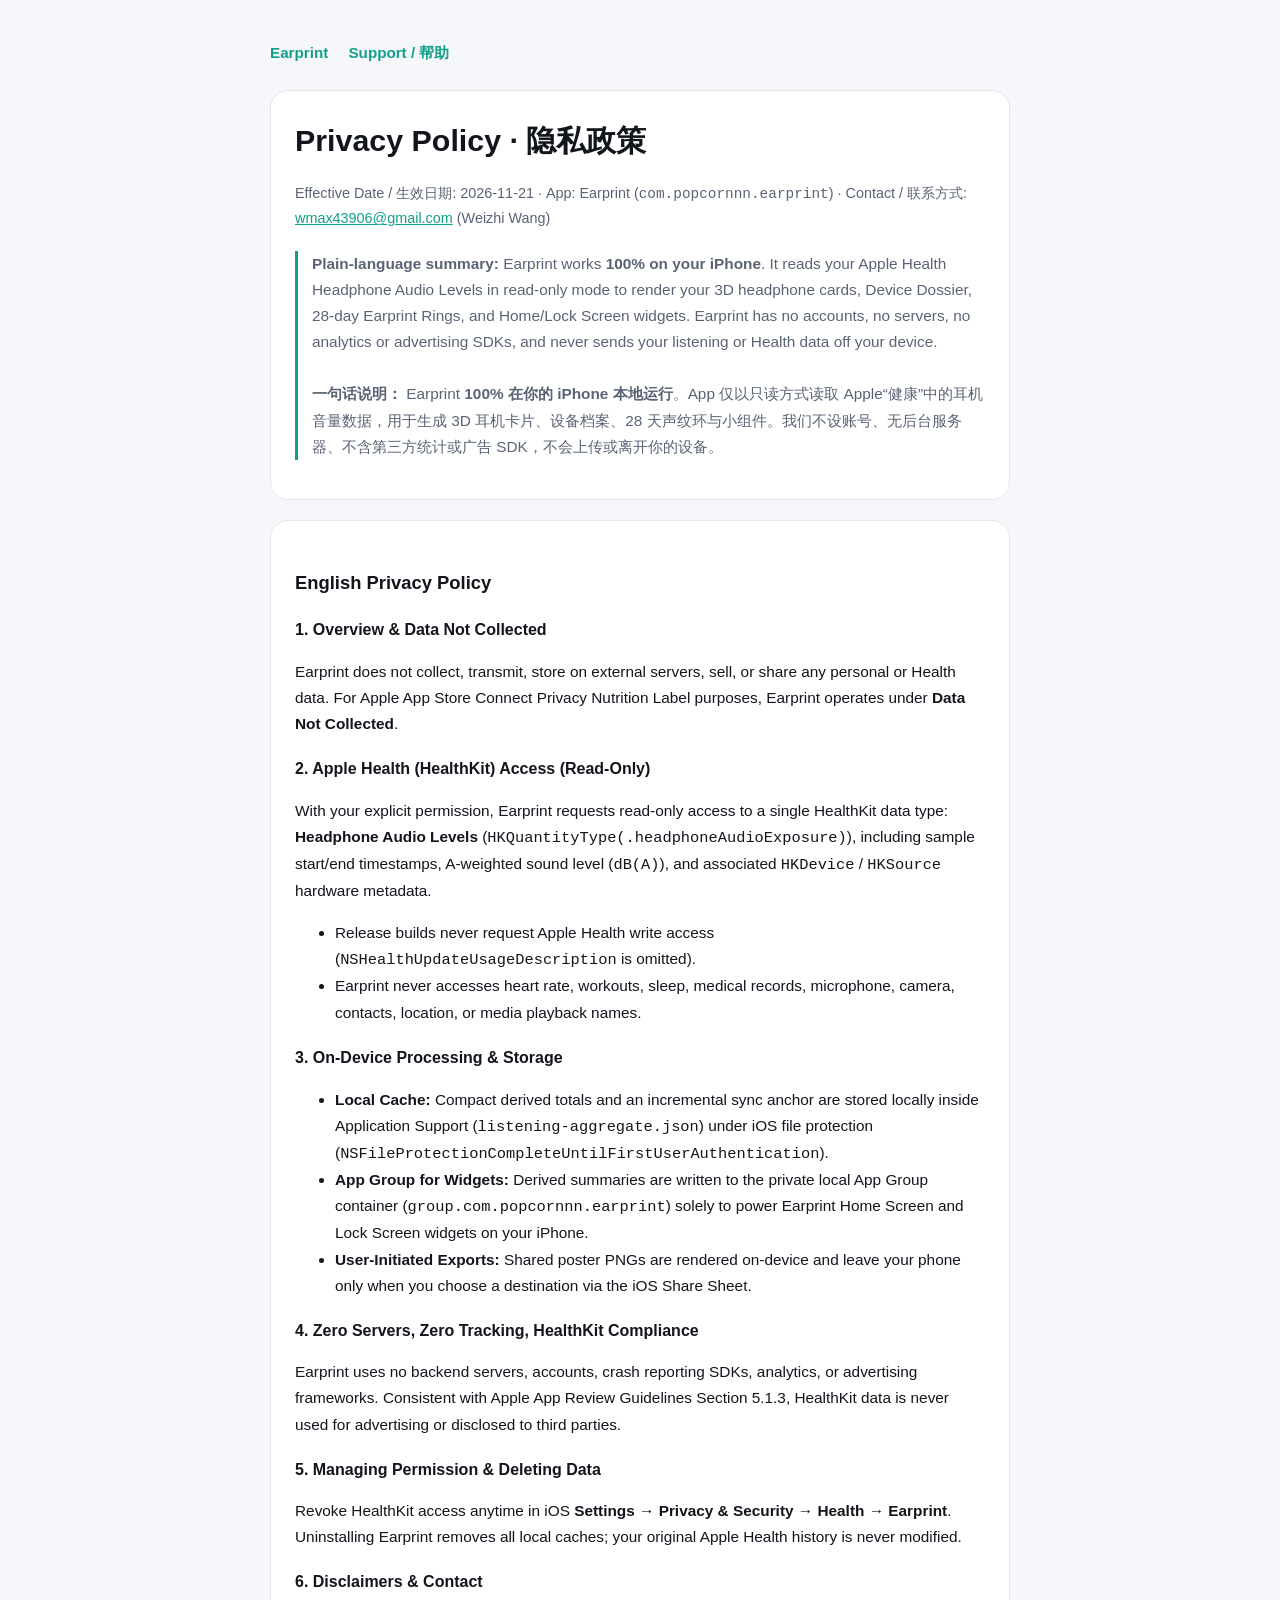
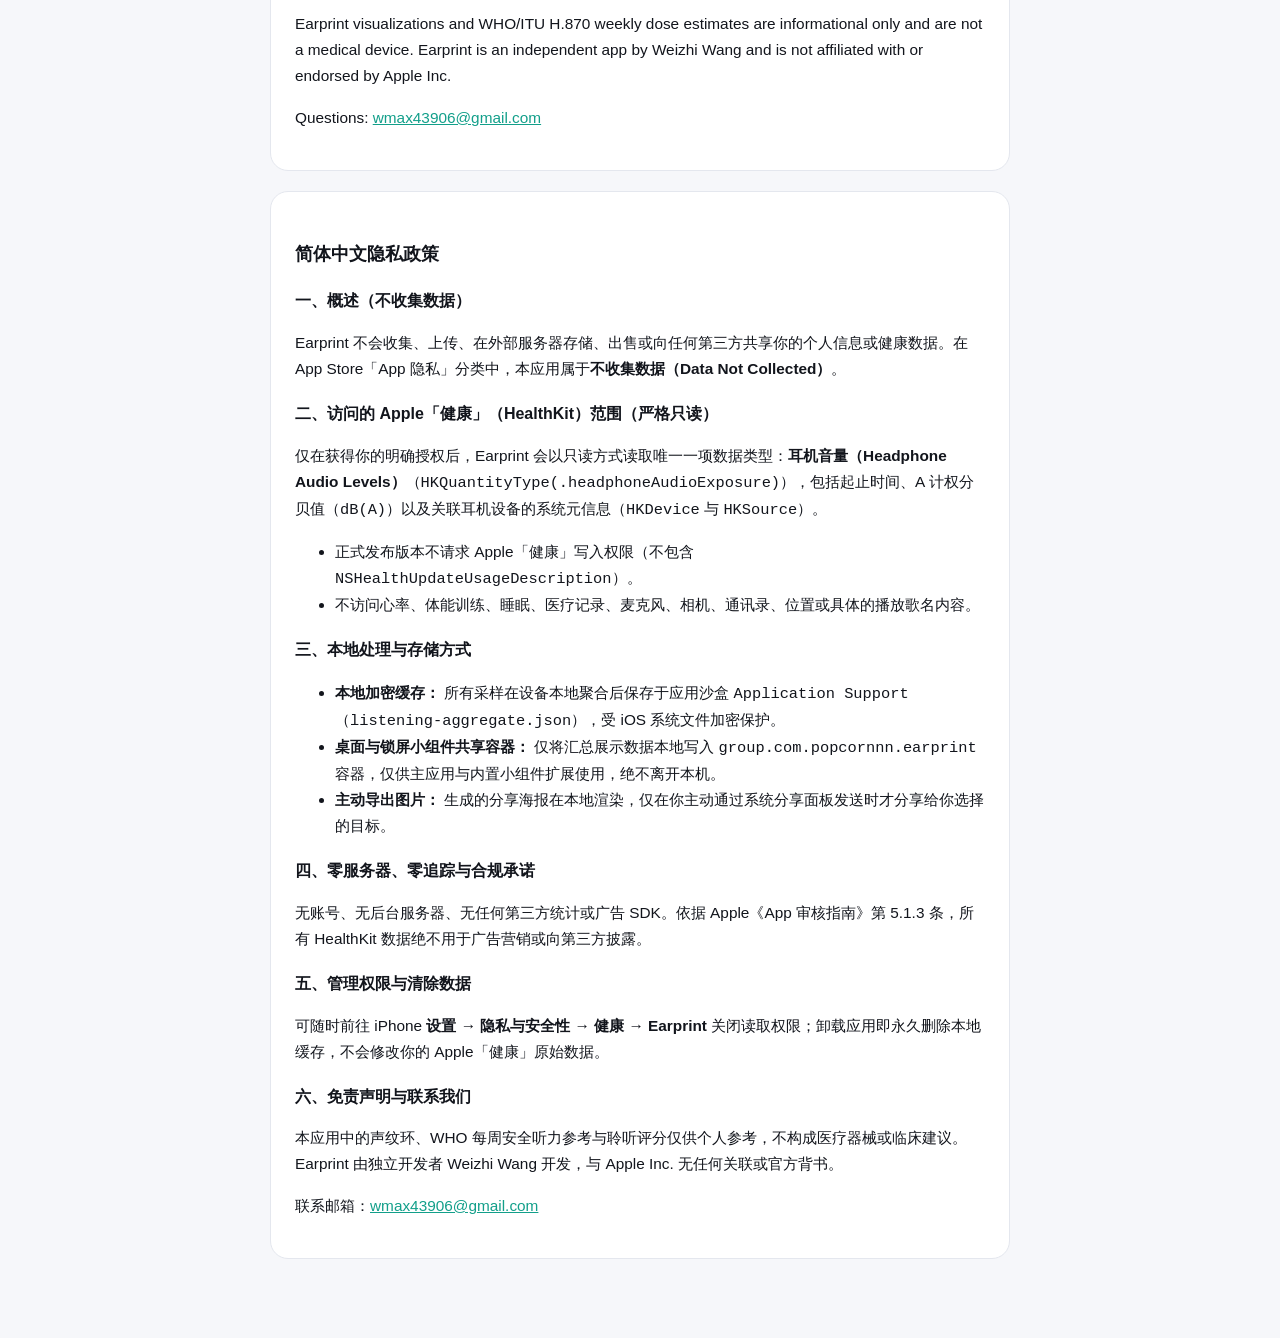
==== docs/site/privacy.html @ 79a00618 "Clear v1.0.0 App Store blockers: real dossier, empty states, credits, privacy manifest, rings icon" ====
<!doctype html>
<html lang="en">
<head>
  <meta charset="utf-8">
  <meta name="viewport" content="width=device-width, initial-scale=1">
  <title>Privacy Policy — Earprint</title>
  <style>
    :root {
      color-scheme: light dark;
      --bg: #f6f7fa;
      --card: #ffffff;
      --border: #e4e7ee;
      --text: #12151c;
      --muted: #5a6375;
      --accent: #129f8a;
    }
    @media (prefers-color-scheme: dark) {
      :root {
        --bg: #0b0d13;
        --card: #131722;
        --border: #252b3b;
        --text: #f3f5fa;
        --muted: #98a2b6;
        --accent: #32dfc3;
      }
    }
    * { box-sizing: border-box; }
    body {
      margin: 0;
      font-family: -apple-system, BlinkMacSystemFont, "SF Pro Text", "PingFang SC", sans-serif;
      background: var(--bg);
      color: var(--text);
      line-height: 1.7;
    }
    main { max-width: 780px; margin: 0 auto; padding: 40px 20px 72px; }
    nav { margin-bottom: 24px; font-size: 0.95rem; }
    nav a { color: var(--accent); text-decoration: none; font-weight: 600; margin-right: 16px; }
    section {
      background: var(--card);
      border: 1px solid var(--border);
      border-radius: 18px;
      padding: 24px;
      margin-bottom: 20px;
    }
    h1 { margin: 0 0 8px; font-size: 1.9rem; }
    h2 { margin: 22px 0 8px; font-size: 1.15rem; }
    h3 { margin: 18px 0 6px; font-size: 1rem; }
    p, li { color: var(--text); font-size: 0.96rem; }
    .meta { color: var(--muted); font-size: 0.9rem; margin-bottom: 20px; }
    .summary {
      border-left: 3px solid var(--accent);
      padding-left: 14px;
      color: var(--muted);
    }
    a { color: var(--accent); }
  </style>
</head>
<body>
  <main>
    <nav>
      <a href="index.html">Earprint</a>
      <a href="support.html">Support / 帮助</a>
    </nav>

    <section>
      <h1>Privacy Policy · 隐私政策</h1>
      <p class="meta">
        Effective Date / 生效日期: 2026-11-21 &middot; App: Earprint (<code>com.popcornnn.earprint</code>) &middot;
        Contact / 联系方式: <a href="mailto:wmax43906@gmail.com">wmax43906@gmail.com</a> (Weizhi Wang)
      </p>
      <p class="summary">
        <strong>Plain-language summary:</strong> Earprint works <strong>100% on your iPhone</strong>. It reads your Apple Health Headphone Audio Levels in read-only mode to render your 3D headphone cards, Device Dossier, 28-day Earprint Rings, and Home/Lock Screen widgets. Earprint has no accounts, no servers, no analytics or advertising SDKs, and never sends your listening or Health data off your device.
        <br><br>
        <strong>一句话说明：</strong> Earprint <strong>100% 在你的 iPhone 本地运行</strong>。App 仅以只读方式读取 Apple“健康”中的耳机音量数据，用于生成 3D 耳机卡片、设备档案、28 天声纹环与小组件。我们不设账号、无后台服务器、不含第三方统计或广告 SDK，不会上传或离开你的设备。
      </p>
    </section>

    <section lang="en">
      <h2>English Privacy Policy</h2>

      <h3>1. Overview &amp; Data Not Collected</h3>
      <p>Earprint does not collect, transmit, store on external servers, sell, or share any personal or Health data. For Apple App Store Connect Privacy Nutrition Label purposes, Earprint operates under <strong>Data Not Collected</strong>.</p>

      <h3>2. Apple Health (HealthKit) Access (Read-Only)</h3>
      <p>With your explicit permission, Earprint requests read-only access to a single HealthKit data type: <strong>Headphone Audio Levels</strong> (<code>HKQuantityType(.headphoneAudioExposure)</code>), including sample start/end timestamps, A-weighted sound level (<code>dB(A)</code>), and associated <code>HKDevice</code> / <code>HKSource</code> hardware metadata.</p>
      <ul>
        <li>Release builds never request Apple Health write access (<code>NSHealthUpdateUsageDescription</code> is omitted).</li>
        <li>Earprint never accesses heart rate, workouts, sleep, medical records, microphone, camera, contacts, location, or media playback names.</li>
      </ul>

      <h3>3. On-Device Processing &amp; Storage</h3>
      <ul>
        <li><strong>Local Cache:</strong> Compact derived totals and an incremental sync anchor are stored locally inside Application Support (<code>listening-aggregate.json</code>) under iOS file protection (<code>NSFileProtectionCompleteUntilFirstUserAuthentication</code>).</li>
        <li><strong>App Group for Widgets:</strong> Derived summaries are written to the private local App Group container (<code>group.com.popcornnn.earprint</code>) solely to power Earprint Home Screen and Lock Screen widgets on your iPhone.</li>
        <li><strong>User-Initiated Exports:</strong> Shared poster PNGs are rendered on-device and leave your phone only when you choose a destination via the iOS Share Sheet.</li>
      </ul>

      <h3>4. Zero Servers, Zero Tracking, HealthKit Compliance</h3>
      <p>Earprint uses no backend servers, accounts, crash reporting SDKs, analytics, or advertising frameworks. Consistent with Apple App Review Guidelines Section 5.1.3, HealthKit data is never used for advertising or disclosed to third parties.</p>

      <h3>5. Managing Permission &amp; Deleting Data</h3>
      <p>Revoke HealthKit access anytime in iOS <strong>Settings &rarr; Privacy &amp; Security &rarr; Health &rarr; Earprint</strong>. Uninstalling Earprint removes all local caches; your original Apple Health history is never modified.</p>

      <h3>6. Disclaimers &amp; Contact</h3>
      <p>Earprint visualizations and WHO/ITU H.870 weekly dose estimates are informational only and are not a medical device. Earprint is an independent app by Weizhi Wang and is not affiliated with or endorsed by Apple Inc.</p>
      <p>Questions: <a href="mailto:wmax43906@gmail.com">wmax43906@gmail.com</a></p>
    </section>

    <section lang="zh-Hans">
      <h2>简体中文隐私政策</h2>

      <h3>一、概述（不收集数据）</h3>
      <p>Earprint 不会收集、上传、在外部服务器存储、出售或向任何第三方共享你的个人信息或健康数据。在 App Store「App 隐私」分类中，本应用属于<strong>不收集数据（Data Not Collected）</strong>。</p>

      <h3>二、访问的 Apple「健康」（HealthKit）范围（严格只读）</h3>
      <p>仅在获得你的明确授权后，Earprint 会以只读方式读取唯一一项数据类型：<strong>耳机音量（Headphone Audio Levels）</strong>（<code>HKQuantityType(.headphoneAudioExposure)</code>），包括起止时间、A 计权分贝值（<code>dB(A)</code>）以及关联耳机设备的系统元信息（<code>HKDevice</code> 与 <code>HKSource</code>）。</p>
      <ul>
        <li>正式发布版本不请求 Apple「健康」写入权限（不包含 <code>NSHealthUpdateUsageDescription</code>）。</li>
        <li>不访问心率、体能训练、睡眠、医疗记录、麦克风、相机、通讯录、位置或具体的播放歌名内容。</li>
      </ul>

      <h3>三、本地处理与存储方式</h3>
      <ul>
        <li><strong>本地加密缓存：</strong> 所有采样在设备本地聚合后保存于应用沙盒 <code>Application Support</code>（<code>listening-aggregate.json</code>），受 iOS 系统文件加密保护。</li>
        <li><strong>桌面与锁屏小组件共享容器：</strong> 仅将汇总展示数据本地写入 <code>group.com.popcornnn.earprint</code> 容器，仅供主应用与内置小组件扩展使用，绝不离开本机。</li>
        <li><strong>主动导出图片：</strong> 生成的分享海报在本地渲染，仅在你主动通过系统分享面板发送时才分享给你选择的目标。</li>
      </ul>

      <h3>四、零服务器、零追踪与合规承诺</h3>
      <p>无账号、无后台服务器、无任何第三方统计或广告 SDK。依据 Apple《App 审核指南》第 5.1.3 条，所有 HealthKit 数据绝不用于广告营销或向第三方披露。</p>

      <h3>五、管理权限与清除数据</h3>
      <p>可随时前往 iPhone <strong>设置 &rarr; 隐私与安全性 &rarr; 健康 &rarr; Earprint</strong> 关闭读取权限；卸载应用即永久删除本地缓存，不会修改你的 Apple「健康」原始数据。</p>

      <h3>六、免责声明与联系我们</h3>
      <p>本应用中的声纹环、WHO 每周安全听力参考与聆听评分仅供个人参考，不构成医疗器械或临床建议。Earprint 由独立开发者 Weizhi Wang 开发，与 Apple Inc. 无任何关联或官方背书。</p>
      <p>联系邮箱：<a href="mailto:wmax43906@gmail.com">wmax43906@gmail.com</a></p>
    </section>
  </main>
</body>
</html>
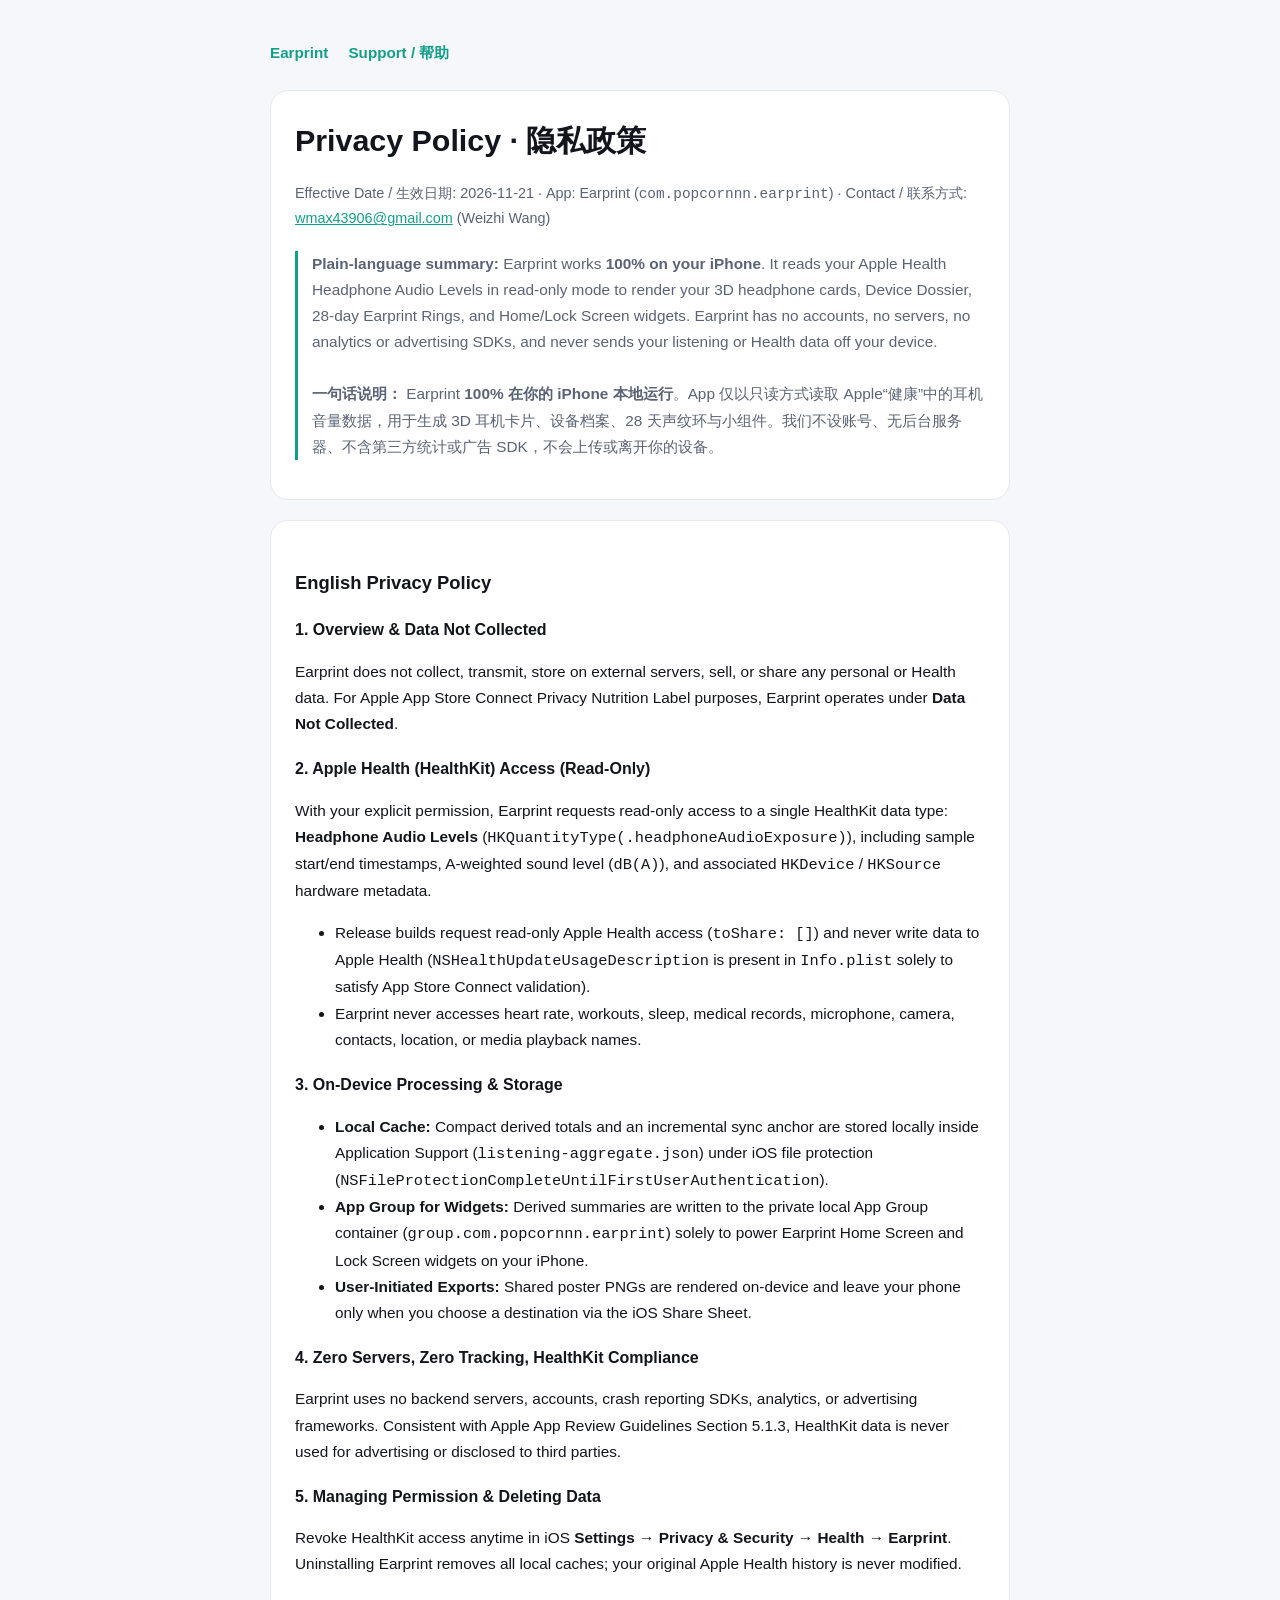
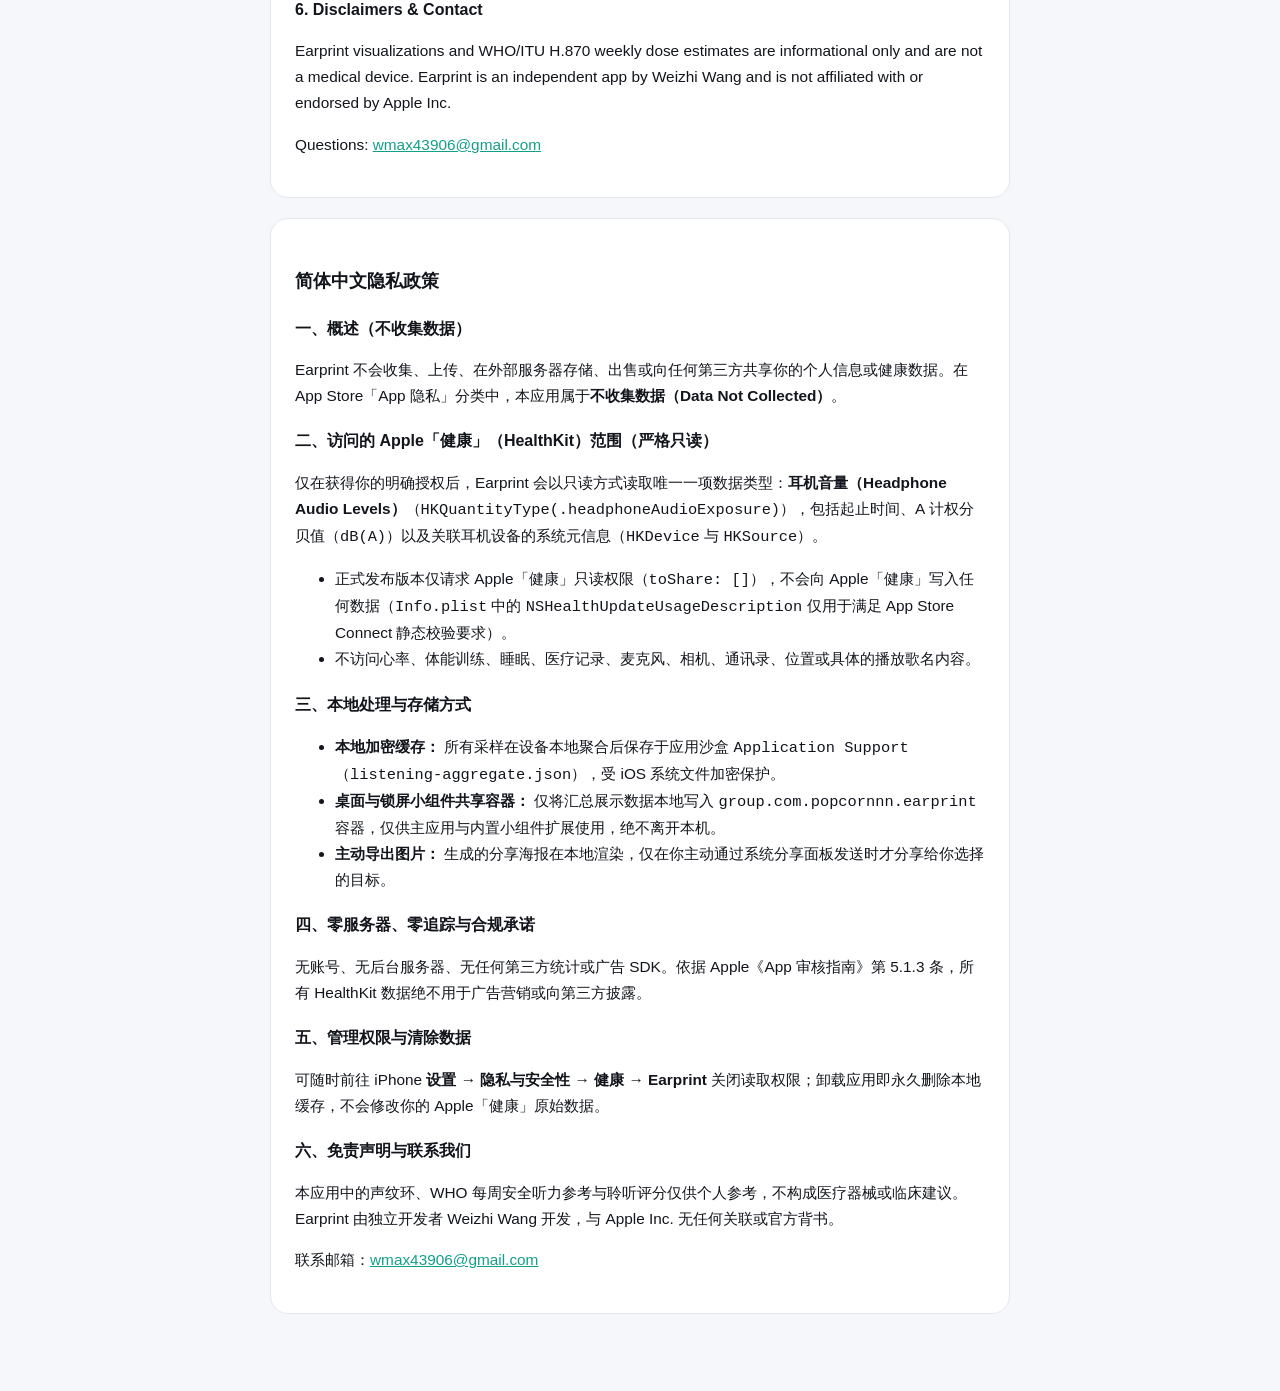
==== commit ad433b3e: "fix: include truthful read-only NSHealthUpdateUsageDescription for ITMS-90683" ====
--- a/docs/site/privacy.html
+++ b/docs/site/privacy.html
@@ -84,7 +84,7 @@
       <h3>2. Apple Health (HealthKit) Access (Read-Only)</h3>
       <p>With your explicit permission, Earprint requests read-only access to a single HealthKit data type: <strong>Headphone Audio Levels</strong> (<code>HKQuantityType(.headphoneAudioExposure)</code>), including sample start/end timestamps, A-weighted sound level (<code>dB(A)</code>), and associated <code>HKDevice</code> / <code>HKSource</code> hardware metadata.</p>
       <ul>
-        <li>Release builds never request Apple Health write access (<code>NSHealthUpdateUsageDescription</code> is omitted).</li>
+        <li>Release builds request read-only Apple Health access (<code>toShare: []</code>) and never write data to Apple Health (<code>NSHealthUpdateUsageDescription</code> is present in <code>Info.plist</code> solely to satisfy App Store Connect validation).</li>
         <li>Earprint never accesses heart rate, workouts, sleep, medical records, microphone, camera, contacts, location, or media playback names.</li>
       </ul>
 
@@ -115,7 +115,7 @@
       <h3>二、访问的 Apple「健康」（HealthKit）范围（严格只读）</h3>
       <p>仅在获得你的明确授权后，Earprint 会以只读方式读取唯一一项数据类型：<strong>耳机音量（Headphone Audio Levels）</strong>（<code>HKQuantityType(.headphoneAudioExposure)</code>），包括起止时间、A 计权分贝值（<code>dB(A)</code>）以及关联耳机设备的系统元信息（<code>HKDevice</code> 与 <code>HKSource</code>）。</p>
       <ul>
-        <li>正式发布版本不请求 Apple「健康」写入权限（不包含 <code>NSHealthUpdateUsageDescription</code>）。</li>
+        <li>正式发布版本仅请求 Apple「健康」只读权限（<code>toShare: []</code>），不会向 Apple「健康」写入任何数据（<code>Info.plist</code> 中的 <code>NSHealthUpdateUsageDescription</code> 仅用于满足 App Store Connect 静态校验要求）。</li>
         <li>不访问心率、体能训练、睡眠、医疗记录、麦克风、相机、通讯录、位置或具体的播放歌名内容。</li>
       </ul>
 
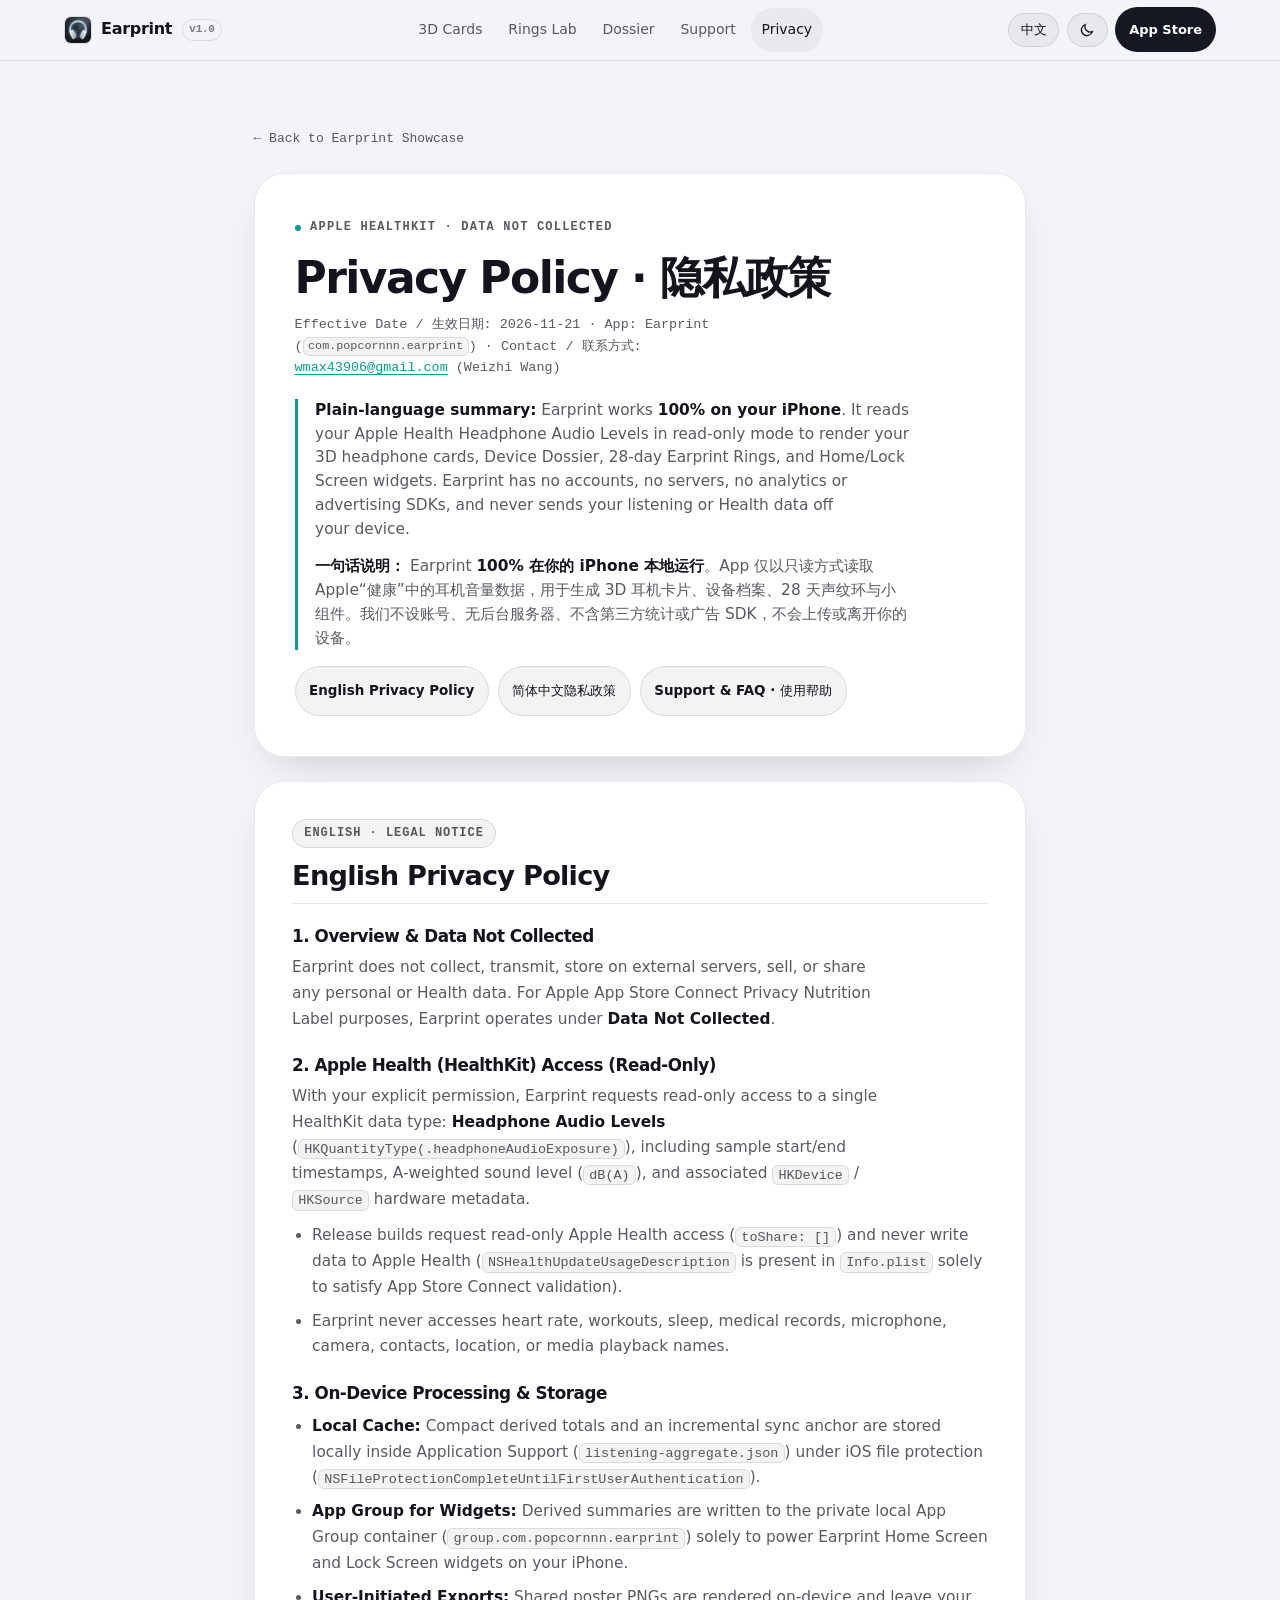
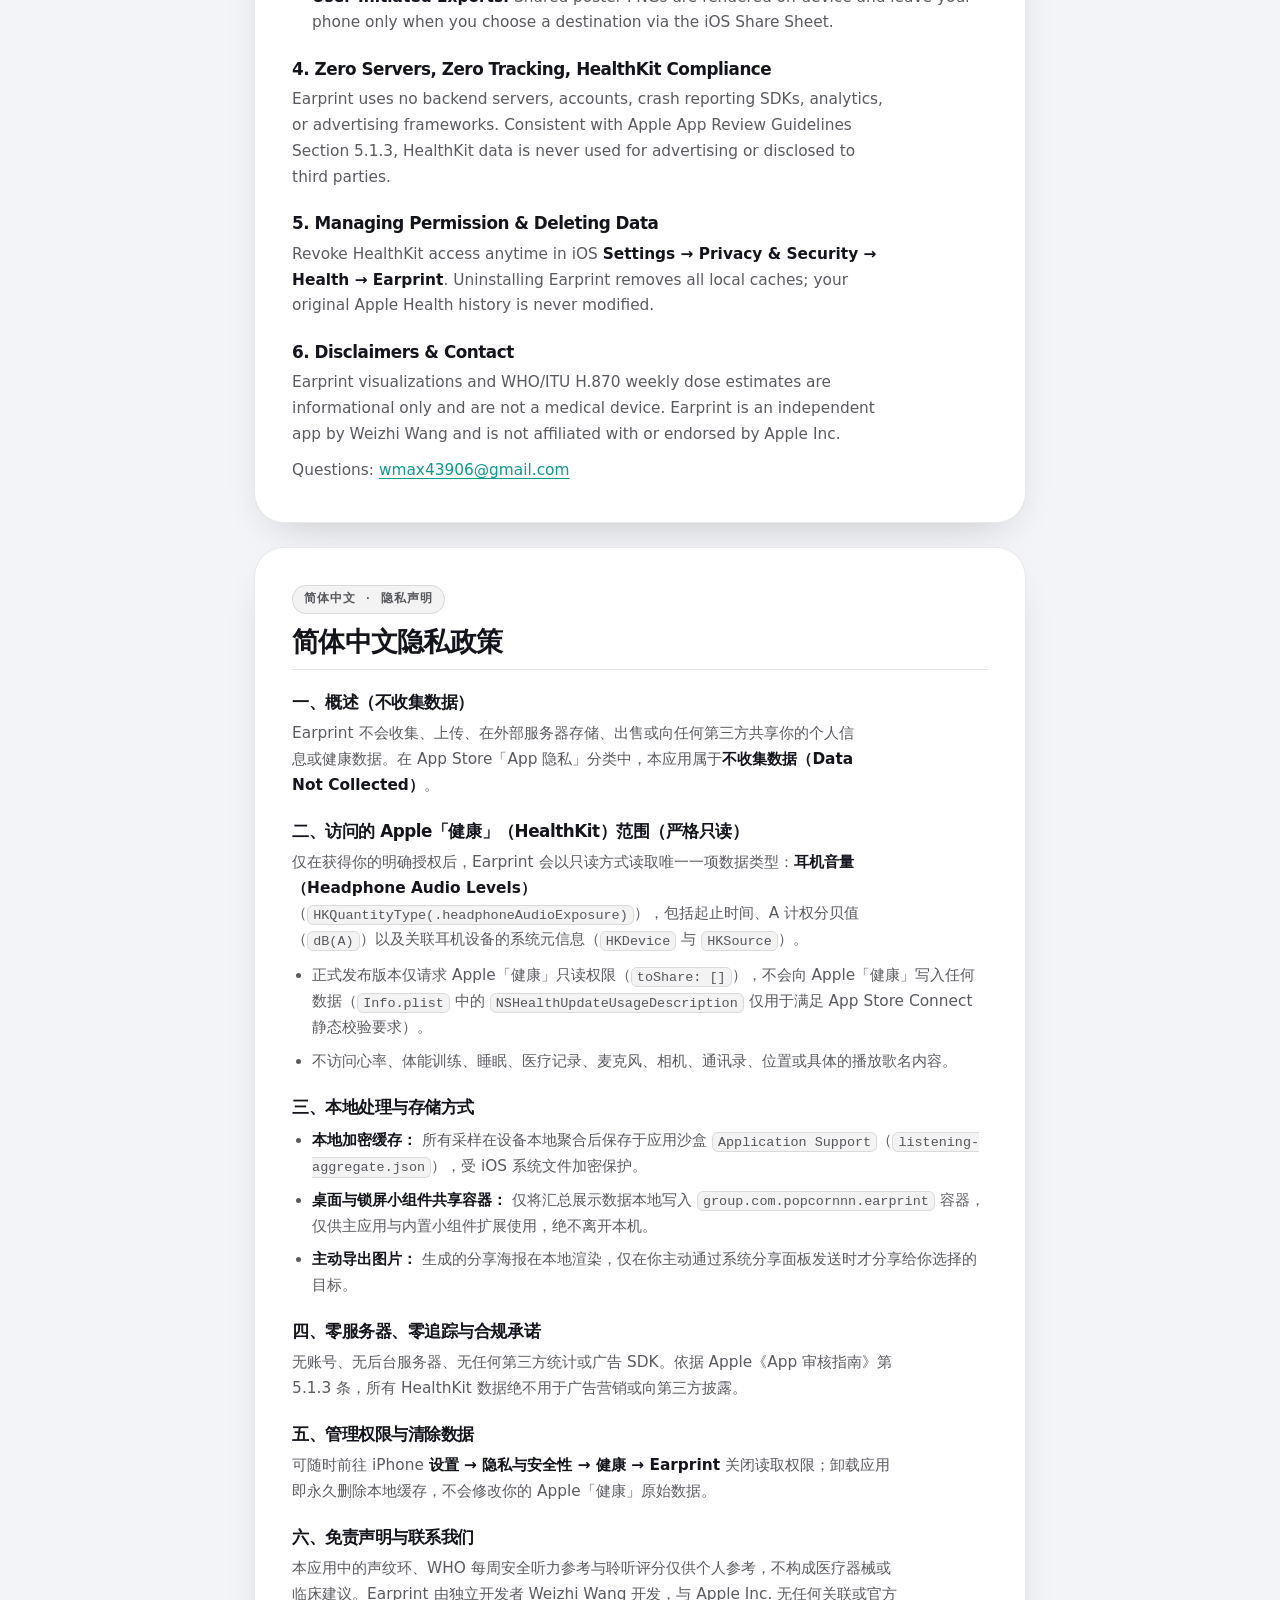
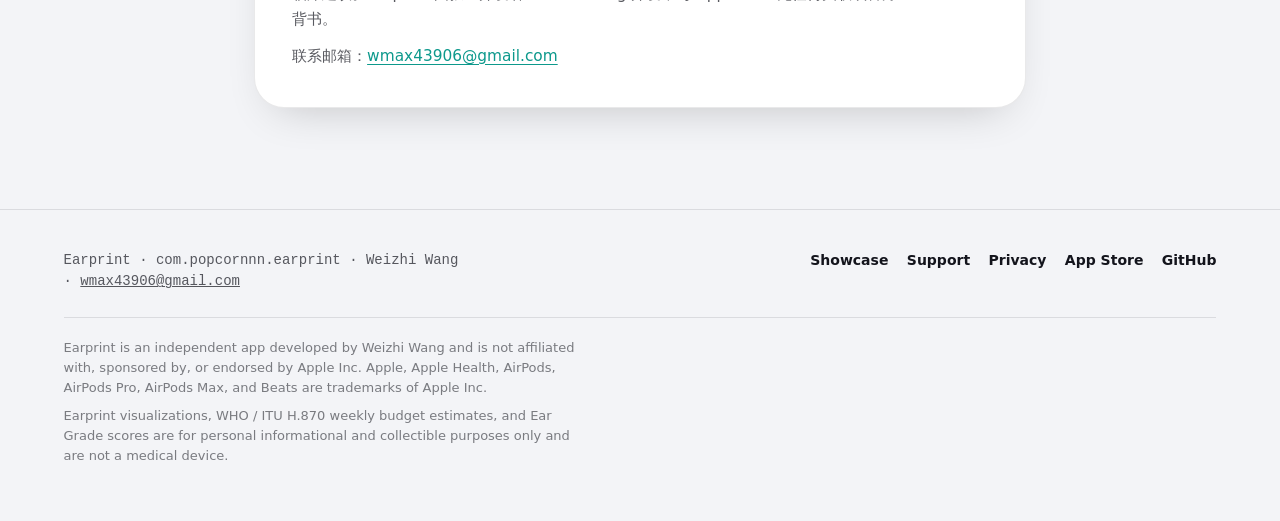
==== commit ee6a0264: "Rebuild Earprint static showcase, i18n, theme tokens, and subpages" ====
--- a/docs/site/privacy.html
+++ b/docs/site/privacy.html
@@ -3,139 +3,183 @@
 <head>
   <meta charset="utf-8">
   <meta name="viewport" content="width=device-width, initial-scale=1">
-  <title>Privacy Policy — Earprint</title>
-  <style>
-    :root {
-      color-scheme: light dark;
-      --bg: #f6f7fa;
-      --card: #ffffff;
-      --border: #e4e7ee;
-      --text: #12151c;
-      --muted: #5a6375;
-      --accent: #129f8a;
-    }
-    @media (prefers-color-scheme: dark) {
-      :root {
-        --bg: #0b0d13;
-        --card: #131722;
-        --border: #252b3b;
-        --text: #f3f5fa;
-        --muted: #98a2b6;
-        --accent: #32dfc3;
+  <meta name="color-scheme" content="light dark">
+  <script>
+    try {
+      var t = localStorage.getItem('earprint.theme');
+      var r = (t === 'light' || t === 'dark')
+        ? t
+        : (window.matchMedia('(prefers-color-scheme: dark)').matches ? 'dark' : 'light');
+      if (t === 'light' || t === 'dark') {
+        document.querySelector('meta[name="color-scheme"]').content = t;
       }
-    }
-    * { box-sizing: border-box; }
-    body {
-      margin: 0;
-      font-family: -apple-system, BlinkMacSystemFont, "SF Pro Text", "PingFang SC", sans-serif;
-      background: var(--bg);
-      color: var(--text);
-      line-height: 1.7;
-    }
-    main { max-width: 780px; margin: 0 auto; padding: 40px 20px 72px; }
-    nav { margin-bottom: 24px; font-size: 0.95rem; }
-    nav a { color: var(--accent); text-decoration: none; font-weight: 600; margin-right: 16px; }
-    section {
-      background: var(--card);
-      border: 1px solid var(--border);
-      border-radius: 18px;
-      padding: 24px;
-      margin-bottom: 20px;
-    }
-    h1 { margin: 0 0 8px; font-size: 1.9rem; }
-    h2 { margin: 22px 0 8px; font-size: 1.15rem; }
-    h3 { margin: 18px 0 6px; font-size: 1rem; }
-    p, li { color: var(--text); font-size: 0.96rem; }
-    .meta { color: var(--muted); font-size: 0.9rem; margin-bottom: 20px; }
-    .summary {
-      border-left: 3px solid var(--accent);
-      padding-left: 14px;
-      color: var(--muted);
-    }
-    a { color: var(--accent); }
-  </style>
+      document.documentElement.dataset.resolvedTheme = r;
+      document.documentElement.dataset.themePreference = (t === 'light' || t === 'dark') ? t : 'system';
+      var l = localStorage.getItem('earprint.lang');
+      if (l === 'en' || l === 'zh-Hans') {
+        document.documentElement.lang = l;
+      }
+    } catch (e) {}
+  </script>
+  <title>Privacy Policy · 隐私政策 — Earprint</title>
+  <meta name="description" content="Earprint Privacy Policy (EN &amp; 简体中文): 100% on-device read-only Apple HealthKit Headphone Audio Levels, zero servers, Data Not Collected.">
+  <link rel="canonical" href="https://earprint.popcornnn.xyz/privacy.html">
+  <link rel="icon" type="image/png" href="./assets/favicon.png">
+  <link rel="apple-touch-icon" href="./assets/apple-touch-icon.png">
+  <link rel="stylesheet" href="./styles/tokens.css">
+  <link rel="stylesheet" href="./styles/main.css">
+  <link rel="stylesheet" href="./styles/subpages.css">
+  <script type="module" src="./scripts/main.js"></script>
 </head>
-<body>
-  <main>
-    <nav>
-      <a href="index.html">Earprint</a>
-      <a href="support.html">Support / 帮助</a>
-    </nav>
+<body data-title-key="sub.privacyTitle">
+  <a class="skip-link" href="#main-content">Skip to content</a>
 
-    <section>
-      <h1>Privacy Policy · 隐私政策</h1>
-      <p class="meta">
-        Effective Date / 生效日期: 2026-11-21 &middot; App: Earprint (<code>com.popcornnn.earprint</code>) &middot;
-        Contact / 联系方式: <a href="mailto:wmax43906@gmail.com">wmax43906@gmail.com</a> (Weizhi Wang)
-      </p>
-      <p class="summary">
-        <strong>Plain-language summary:</strong> Earprint works <strong>100% on your iPhone</strong>. It reads your Apple Health Headphone Audio Levels in read-only mode to render your 3D headphone cards, Device Dossier, 28-day Earprint Rings, and Home/Lock Screen widgets. Earprint has no accounts, no servers, no analytics or advertising SDKs, and never sends your listening or Health data off your device.
-        <br><br>
-        <strong>一句话说明：</strong> Earprint <strong>100% 在你的 iPhone 本地运行</strong>。App 仅以只读方式读取 Apple“健康”中的耳机音量数据，用于生成 3D 耳机卡片、设备档案、28 天声纹环与小组件。我们不设账号、无后台服务器、不含第三方统计或广告 SDK，不会上传或离开你的设备。
-      </p>
-    </section>
+  <div class="page-shell">
+    <header class="site-header">
+      <div class="container header-inner">
+        <a class="brand-link" href="./index.html">
+          <img class="brand-icon theme-img-dark" src="./assets/app-icon-dark.webp" alt="" width="256" height="256">
+          <img class="brand-icon theme-img-light" src="./assets/app-icon-light.webp" alt="" width="256" height="256">
+          <span>Earprint</span>
+          <span class="brand-version">v1.0</span>
+        </a>
 
-    <section lang="en">
-      <h2>English Privacy Policy</h2>
+        <nav class="primary-nav" aria-label="Primary">
+          <a href="./index.html#showcase" data-i18n="nav.cards">3D Cards</a>
+          <a href="./index.html#rings-lab" data-i18n="nav.rings">Rings Lab</a>
+          <a href="./index.html#dossier" data-i18n="nav.dossier">Dossier</a>
+          <a href="./support.html" data-i18n="nav.support">Support</a>
+          <a href="./privacy.html" aria-current="page" data-i18n="nav.privacy">Privacy</a>
+        </nav>
 
-      <h3>1. Overview &amp; Data Not Collected</h3>
-      <p>Earprint does not collect, transmit, store on external servers, sell, or share any personal or Health data. For Apple App Store Connect Privacy Nutrition Label purposes, Earprint operates under <strong>Data Not Collected</strong>.</p>
+        <div class="header-actions">
+          <button type="button" class="pill-toggle" data-lang-toggle data-i18n-aria="controls.langAria" aria-pressed="false">
+            <span data-i18n="controls.langToggle">中文</span>
+          </button>
+          <button type="button" class="icon-btn" data-theme-toggle aria-pressed="false">
+            <span class="theme-option-light">
+              <svg class="theme-icon" aria-hidden="true" viewBox="0 0 24 24" fill="none" stroke="currentColor" stroke-width="1.9"><circle cx="12" cy="12" r="4.2"/><path d="M12 2.5v2.2M12 19.3v2.2M4.9 4.9l1.6 1.6M17.5 17.5l1.6 1.6M2.5 12h2.2M19.3 12h2.2M4.9 19.1l1.6-1.6M17.5 6.5l1.6-1.6"/></svg>
+              <span class="visually-hidden" data-i18n="controls.themeLightAria">Ceramic · Switch to Light Museum appearance</span>
+            </span>
+            <span class="theme-option-dark">
+              <svg class="theme-icon" aria-hidden="true" viewBox="0 0 24 24" fill="none" stroke="currentColor" stroke-width="1.9"><path d="M20.2 14.5A8.2 8.2 0 0 1 9.5 3.8a8.5 8.5 0 1 0 10.7 10.7Z"/></svg>
+              <span class="visually-hidden" data-i18n="controls.themeDarkAria">Obsidian · Switch to Dark Studio appearance</span>
+            </span>
+          </button>
+          <a class="header-cta" href="https://apps.apple.com/app/id6837883616" data-i18n="nav.cta">App Store</a>
+        </div>
+      </div>
+      <div class="scroll-progress" aria-hidden="true"></div>
+    </header>
 
-      <h3>2. Apple Health (HealthKit) Access (Read-Only)</h3>
-      <p>With your explicit permission, Earprint requests read-only access to a single HealthKit data type: <strong>Headphone Audio Levels</strong> (<code>HKQuantityType(.headphoneAudioExposure)</code>), including sample start/end timestamps, A-weighted sound level (<code>dB(A)</code>), and associated <code>HKDevice</code> / <code>HKSource</code> hardware metadata.</p>
-      <ul>
-        <li>Release builds request read-only Apple Health access (<code>toShare: []</code>) and never write data to Apple Health (<code>NSHealthUpdateUsageDescription</code> is present in <code>Info.plist</code> solely to satisfy App Store Connect validation).</li>
-        <li>Earprint never accesses heart rate, workouts, sleep, medical records, microphone, camera, contacts, location, or media playback names.</li>
-      </ul>
+    <main class="container subpage-main">
+      <a class="subpage-breadcrumb" href="./index.html" data-i18n="sub.backHome">← Back to Earprint Showcase</a>
 
-      <h3>3. On-Device Processing &amp; Storage</h3>
-      <ul>
-        <li><strong>Local Cache:</strong> Compact derived totals and an incremental sync anchor are stored locally inside Application Support (<code>listening-aggregate.json</code>) under iOS file protection (<code>NSFileProtectionCompleteUntilFirstUserAuthentication</code>).</li>
-        <li><strong>App Group for Widgets:</strong> Derived summaries are written to the private local App Group container (<code>group.com.popcornnn.earprint</code>) solely to power Earprint Home Screen and Lock Screen widgets on your iPhone.</li>
-        <li><strong>User-Initiated Exports:</strong> Shared poster PNGs are rendered on-device and leave your phone only when you choose a destination via the iOS Share Sheet.</li>
-      </ul>
+      <section class="subpage-hero">
+        <span class="eyebrow"><span class="eyebrow-dot" aria-hidden="true"></span>APPLE HEALTHKIT · DATA NOT COLLECTED</span>
+        <h1 id="main-content" tabindex="-1">Privacy Policy · 隐私政策</h1>
+        <p class="subpage-meta">
+          Effective Date / 生效日期: 2026-11-21 &middot; App: Earprint (<code>com.popcornnn.earprint</code>) &middot;
+          Contact / 联系方式: <a href="mailto:wmax43906@gmail.com">wmax43906@gmail.com</a> (Weizhi Wang)
+        </p>
+        <div class="summary-callout">
+          <p>
+            <strong>Plain-language summary:</strong> Earprint works <strong>100% on your iPhone</strong>. It reads your Apple Health Headphone Audio Levels in read-only mode to render your 3D headphone cards, Device Dossier, 28-day Earprint Rings, and Home/Lock Screen widgets. Earprint has no accounts, no servers, no analytics or advertising SDKs, and never sends your listening or Health data off your device.
+          </p>
+          <p lang="zh-Hans">
+            <strong>一句话说明：</strong> Earprint <strong>100% 在你的 iPhone 本地运行</strong>。App 仅以只读方式读取 Apple“健康”中的耳机音量数据，用于生成 3D 耳机卡片、设备档案、28 天声纹环与小组件。我们不设账号、无后台服务器、不含第三方统计或广告 SDK，不会上传或离开你的设备。
+          </p>
+        </div>
+        <div class="jump-pills">
+          <a href="#policy-en">English Privacy Policy</a>
+          <a href="#policy-zh">简体中文隐私政策</a>
+          <a href="./support.html">Support &amp; FAQ · 使用帮助</a>
+        </div>
+      </section>
 
-      <h3>4. Zero Servers, Zero Tracking, HealthKit Compliance</h3>
-      <p>Earprint uses no backend servers, accounts, crash reporting SDKs, analytics, or advertising frameworks. Consistent with Apple App Review Guidelines Section 5.1.3, HealthKit data is never used for advertising or disclosed to third parties.</p>
+      <section class="doc-section" id="policy-en" lang="en">
+        <span class="lang-divider-pill">English · Legal Notice</span>
+        <h2>English Privacy Policy</h2>
 
-      <h3>5. Managing Permission &amp; Deleting Data</h3>
-      <p>Revoke HealthKit access anytime in iOS <strong>Settings &rarr; Privacy &amp; Security &rarr; Health &rarr; Earprint</strong>. Uninstalling Earprint removes all local caches; your original Apple Health history is never modified.</p>
+        <h3>1. Overview &amp; Data Not Collected</h3>
+        <p>Earprint does not collect, transmit, store on external servers, sell, or share any personal or Health data. For Apple App Store Connect Privacy Nutrition Label purposes, Earprint operates under <strong>Data Not Collected</strong>.</p>
 
-      <h3>6. Disclaimers &amp; Contact</h3>
-      <p>Earprint visualizations and WHO/ITU H.870 weekly dose estimates are informational only and are not a medical device. Earprint is an independent app by Weizhi Wang and is not affiliated with or endorsed by Apple Inc.</p>
-      <p>Questions: <a href="mailto:wmax43906@gmail.com">wmax43906@gmail.com</a></p>
-    </section>
+        <h3>2. Apple Health (HealthKit) Access (Read-Only)</h3>
+        <p>With your explicit permission, Earprint requests read-only access to a single HealthKit data type: <strong>Headphone Audio Levels</strong> (<code>HKQuantityType(.headphoneAudioExposure)</code>), including sample start/end timestamps, A-weighted sound level (<code>dB(A)</code>), and associated <code>HKDevice</code> / <code>HKSource</code> hardware metadata.</p>
+        <ul>
+          <li>Release builds request read-only Apple Health access (<code>toShare: []</code>) and never write data to Apple Health (<code>NSHealthUpdateUsageDescription</code> is present in <code>Info.plist</code> solely to satisfy App Store Connect validation).</li>
+          <li>Earprint never accesses heart rate, workouts, sleep, medical records, microphone, camera, contacts, location, or media playback names.</li>
+        </ul>
 
-    <section lang="zh-Hans">
-      <h2>简体中文隐私政策</h2>
+        <h3>3. On-Device Processing &amp; Storage</h3>
+        <ul>
+          <li><strong>Local Cache:</strong> Compact derived totals and an incremental sync anchor are stored locally inside Application Support (<code>listening-aggregate.json</code>) under iOS file protection (<code>NSFileProtectionCompleteUntilFirstUserAuthentication</code>).</li>
+          <li><strong>App Group for Widgets:</strong> Derived summaries are written to the private local App Group container (<code>group.com.popcornnn.earprint</code>) solely to power Earprint Home Screen and Lock Screen widgets on your iPhone.</li>
+          <li><strong>User-Initiated Exports:</strong> Shared poster PNGs are rendered on-device and leave your phone only when you choose a destination via the iOS Share Sheet.</li>
+        </ul>
 
-      <h3>一、概述（不收集数据）</h3>
-      <p>Earprint 不会收集、上传、在外部服务器存储、出售或向任何第三方共享你的个人信息或健康数据。在 App Store「App 隐私」分类中，本应用属于<strong>不收集数据（Data Not Collected）</strong>。</p>
+        <h3>4. Zero Servers, Zero Tracking, HealthKit Compliance</h3>
+        <p>Earprint uses no backend servers, accounts, crash reporting SDKs, analytics, or advertising frameworks. Consistent with Apple App Review Guidelines Section 5.1.3, HealthKit data is never used for advertising or disclosed to third parties.</p>
 
-      <h3>二、访问的 Apple「健康」（HealthKit）范围（严格只读）</h3>
-      <p>仅在获得你的明确授权后，Earprint 会以只读方式读取唯一一项数据类型：<strong>耳机音量（Headphone Audio Levels）</strong>（<code>HKQuantityType(.headphoneAudioExposure)</code>），包括起止时间、A 计权分贝值（<code>dB(A)</code>）以及关联耳机设备的系统元信息（<code>HKDevice</code> 与 <code>HKSource</code>）。</p>
-      <ul>
-        <li>正式发布版本仅请求 Apple「健康」只读权限（<code>toShare: []</code>），不会向 Apple「健康」写入任何数据（<code>Info.plist</code> 中的 <code>NSHealthUpdateUsageDescription</code> 仅用于满足 App Store Connect 静态校验要求）。</li>
-        <li>不访问心率、体能训练、睡眠、医疗记录、麦克风、相机、通讯录、位置或具体的播放歌名内容。</li>
-      </ul>
+        <h3>5. Managing Permission &amp; Deleting Data</h3>
+        <p>Revoke HealthKit access anytime in iOS <strong>Settings &rarr; Privacy &amp; Security &rarr; Health &rarr; Earprint</strong>. Uninstalling Earprint removes all local caches; your original Apple Health history is never modified.</p>
 
-      <h3>三、本地处理与存储方式</h3>
-      <ul>
-        <li><strong>本地加密缓存：</strong> 所有采样在设备本地聚合后保存于应用沙盒 <code>Application Support</code>（<code>listening-aggregate.json</code>），受 iOS 系统文件加密保护。</li>
-        <li><strong>桌面与锁屏小组件共享容器：</strong> 仅将汇总展示数据本地写入 <code>group.com.popcornnn.earprint</code> 容器，仅供主应用与内置小组件扩展使用，绝不离开本机。</li>
-        <li><strong>主动导出图片：</strong> 生成的分享海报在本地渲染，仅在你主动通过系统分享面板发送时才分享给你选择的目标。</li>
-      </ul>
+        <h3>6. Disclaimers &amp; Contact</h3>
+        <p>Earprint visualizations and WHO/ITU H.870 weekly dose estimates are informational only and are not a medical device. Earprint is an independent app by Weizhi Wang and is not affiliated with or endorsed by Apple Inc.</p>
+        <p>Questions: <a href="mailto:wmax43906@gmail.com">wmax43906@gmail.com</a></p>
+      </section>
 
-      <h3>四、零服务器、零追踪与合规承诺</h3>
-      <p>无账号、无后台服务器、无任何第三方统计或广告 SDK。依据 Apple《App 审核指南》第 5.1.3 条，所有 HealthKit 数据绝不用于广告营销或向第三方披露。</p>
+      <section class="doc-section" id="policy-zh" lang="zh-Hans">
+        <span class="lang-divider-pill">简体中文 · 隐私声明</span>
+        <h2>简体中文隐私政策</h2>
 
-      <h3>五、管理权限与清除数据</h3>
-      <p>可随时前往 iPhone <strong>设置 &rarr; 隐私与安全性 &rarr; 健康 &rarr; Earprint</strong> 关闭读取权限；卸载应用即永久删除本地缓存，不会修改你的 Apple「健康」原始数据。</p>
+        <h3>一、概述（不收集数据）</h3>
+        <p>Earprint 不会收集、上传、在外部服务器存储、出售或向任何第三方共享你的个人信息或健康数据。在 App Store「App 隐私」分类中，本应用属于<strong>不收集数据（Data Not Collected）</strong>。</p>
 
-      <h3>六、免责声明与联系我们</h3>
-      <p>本应用中的声纹环、WHO 每周安全听力参考与聆听评分仅供个人参考，不构成医疗器械或临床建议。Earprint 由独立开发者 Weizhi Wang 开发，与 Apple Inc. 无任何关联或官方背书。</p>
-      <p>联系邮箱：<a href="mailto:wmax43906@gmail.com">wmax43906@gmail.com</a></p>
-    </section>
-  </main>
+        <h3>二、访问的 Apple「健康」（HealthKit）范围（严格只读）</h3>
+        <p>仅在获得你的明确授权后，Earprint 会以只读方式读取唯一一项数据类型：<strong>耳机音量（Headphone Audio Levels）</strong>（<code>HKQuantityType(.headphoneAudioExposure)</code>），包括起止时间、A 计权分贝值（<code>dB(A)</code>）以及关联耳机设备的系统元信息（<code>HKDevice</code> 与 <code>HKSource</code>）。</p>
+        <ul>
+          <li>正式发布版本仅请求 Apple「健康」只读权限（<code>toShare: []</code>），不会向 Apple「健康」写入任何数据（<code>Info.plist</code> 中的 <code>NSHealthUpdateUsageDescription</code> 仅用于满足 App Store Connect 静态校验要求）。</li>
+          <li>不访问心率、体能训练、睡眠、医疗记录、麦克风、相机、通讯录、位置或具体的播放歌名内容。</li>
+        </ul>
+
+        <h3>三、本地处理与存储方式</h3>
+        <ul>
+          <li><strong>本地加密缓存：</strong> 所有采样在设备本地聚合后保存于应用沙盒 <code>Application Support</code>（<code>listening-aggregate.json</code>），受 iOS 系统文件加密保护。</li>
+          <li><strong>桌面与锁屏小组件共享容器：</strong> 仅将汇总展示数据本地写入 <code>group.com.popcornnn.earprint</code> 容器，仅供主应用与内置小组件扩展使用，绝不离开本机。</li>
+          <li><strong>主动导出图片：</strong> 生成的分享海报在本地渲染，仅在你主动通过系统分享面板发送时才分享给你选择的目标。</li>
+        </ul>
+
+        <h3>四、零服务器、零追踪与合规承诺</h3>
+        <p>无账号、无后台服务器、无任何第三方统计或广告 SDK。依据 Apple《App 审核指南》第 5.1.3 条，所有 HealthKit 数据绝不用于广告营销或向第三方披露。</p>
+
+        <h3>五、管理权限与清除数据</h3>
+        <p>可随时前往 iPhone <strong>设置 &rarr; 隐私与安全性 &rarr; 健康 &rarr; Earprint</strong> 关闭读取权限；卸载应用即永久删除本地缓存，不会修改你的 Apple「健康」原始数据。</p>
+
+        <h3>六、免责声明与联系我们</h3>
+        <p>本应用中的声纹环、WHO 每周安全听力参考与聆听评分仅供个人参考，不构成医疗器械或临床建议。Earprint 由独立开发者 Weizhi Wang 开发，与 Apple Inc. 无任何关联或官方背书。</p>
+        <p>联系邮箱：<a href="mailto:wmax43906@gmail.com">wmax43906@gmail.com</a></p>
+      </section>
+    </main>
+
+    <footer class="site-footer">
+      <div class="container">
+        <div class="footer-grid">
+          <p class="mono">Earprint &middot; com.popcornnn.earprint &middot; Weizhi Wang &middot; <a href="mailto:wmax43906@gmail.com">wmax43906@gmail.com</a></p>
+          <ul class="footer-links">
+            <li><a href="./index.html" data-i18n="footer.showcase">Showcase</a></li>
+            <li><a href="./support.html" data-i18n="nav.support">Support</a></li>
+            <li><a href="./privacy.html" data-i18n="nav.privacy">Privacy</a></li>
+            <li><a href="https://apps.apple.com/app/id6837883616">App Store</a></li>
+            <li><a href="https://github.com/Popcornnnnnnnn/earprint">GitHub</a></li>
+          </ul>
+        </div>
+        <div class="footer-disclaimers">
+          <p data-i18n="footer.disclaimer1">Earprint is an independent app developed by Weizhi Wang and is not affiliated with, sponsored by, or endorsed by Apple Inc. Apple, Apple Health, AirPods, AirPods Pro, AirPods Max, and Beats are trademarks of Apple Inc.</p>
+          <p data-i18n="footer.disclaimer2">Earprint visualizations, WHO / ITU H.870 weekly budget estimates, and Ear Grade scores are for personal informational and collectible purposes only and are not a medical device.</p>
+        </div>
+      </div>
+    </footer>
+  </div>
 </body>
 </html>
--- a/docs/site/styles/tokens.css
+++ b/docs/site/styles/tokens.css
@@ -0,0 +1,225 @@
+/* Earprint Design System Tokens — Acoustic Horology & Graded Hardware Museum
+ * Pure relative asset architecture; adapts seamlessly between Light (Museum Ceramic)
+ * and Dark (Obsidian Acoustic Gallery) via CSS color-scheme + light-dark().
+ */
+
+@layer reset, base, theme, components, utilities;
+
+@layer theme {
+  :root {
+    color-scheme: light dark;
+
+    /* Core typography */
+    --font-display: -apple-system, BlinkMacSystemFont, "SF Pro Display", "SF Pro Text", "PingFang SC", "Noto Sans SC", system-ui, sans-serif;
+    --font-body: -apple-system, BlinkMacSystemFont, "SF Pro Text", "PingFang SC", "Noto Sans SC", system-ui, sans-serif;
+    --font-mono: ui-monospace, "SF Mono", Menlo, Monaco, "Cascadia Mono", monospace;
+
+    /* Raw palette pairs (unregistered so light-dark() stays live across subtrees) */
+    --raw-bg-canvas-light: #F3F4F7;
+    --raw-bg-canvas-dark: #09090E;
+    --raw-bg-elevated-light: #F7F8FA;
+    --raw-bg-elevated-dark: #0E0E15;
+    --raw-bg-card-light: #FFFFFF;
+    --raw-bg-card-dark: #13131C;
+    --raw-bg-slab-light: #EAECEF;
+    --raw-bg-slab-dark: #101119;
+
+    --raw-text-primary-light: #13141C;
+    --raw-text-primary-dark: #F7F8FC;
+    --raw-text-secondary-light: rgba(19, 20, 28, 0.70);
+    --raw-text-secondary-dark: rgba(247, 248, 252, 0.70);
+    --raw-text-tertiary-light: rgba(19, 20, 28, 0.54);
+    --raw-text-tertiary-dark: rgba(247, 248, 252, 0.54);
+
+    --raw-border-hairline-light: rgba(19, 20, 28, 0.11);
+    --raw-border-hairline-dark: rgba(255, 255, 255, 0.12);
+    --raw-border-card-light: rgba(19, 20, 28, 0.09);
+    --raw-border-card-dark: rgba(255, 255, 255, 0.10);
+
+    --raw-surface-fill-light: rgba(19, 20, 28, 0.05);
+    --raw-surface-fill-dark: rgba(255, 255, 255, 0.07);
+    --raw-surface-strong-light: rgba(19, 20, 28, 0.10);
+    --raw-surface-strong-dark: rgba(255, 255, 255, 0.13);
+
+    --raw-inverted-fill-light: #151722;
+    --raw-inverted-fill-dark: #F7F8FC;
+    --raw-inverted-text-light: #FFFFFF;
+    --raw-inverted-text-dark: #09090E;
+
+    --raw-backdrop-light: rgba(243, 244, 247, 0.86);
+    --raw-backdrop-dark: rgba(9, 9, 14, 0.84);
+
+    --raw-leq-quiet-light: #0D998C;
+    --raw-leq-quiet-dark: #52E6DB;
+    --raw-leq-moderate-light: #B87206;
+    --raw-leq-moderate-dark: #FAC75C;
+    --raw-leq-loud-light: #DB2947;
+    --raw-leq-loud-dark: #FC5775;
+
+    --raw-scrollbar-track-light: #EAECEF;
+    --raw-scrollbar-track-dark: #101119;
+    --raw-scrollbar-thumb-light: #6E7385;
+    --raw-scrollbar-thumb-dark: #555A6E;
+
+    /* Baseline fallback values (light default, switched via prefers-color-scheme + light-dark()) */
+    --bg-canvas: var(--raw-bg-canvas-light);
+    --bg-elevated: var(--raw-bg-elevated-light);
+    --bg-card: var(--raw-bg-card-light);
+    --bg-slab: var(--raw-bg-slab-light);
+    --text-primary: var(--raw-text-primary-light);
+    --text-secondary: var(--raw-text-secondary-light);
+    --text-tertiary: var(--raw-text-tertiary-light);
+    --border-hairline: var(--raw-border-hairline-light);
+    --border-card: var(--raw-border-card-light);
+    --surface-fill: var(--raw-surface-fill-light);
+    --surface-fill-strong: var(--raw-surface-strong-light);
+    --inverted-fill: var(--raw-inverted-fill-light);
+    --inverted-text: var(--raw-inverted-text-light);
+    --detail-backdrop: var(--raw-backdrop-light);
+
+    --leq-quiet: var(--raw-leq-quiet-light);
+    --leq-moderate: var(--raw-leq-moderate-light);
+    --leq-loud: var(--raw-leq-loud-light);
+
+    --scrollbar-track: var(--raw-scrollbar-track-light);
+    --scrollbar-thumb: var(--raw-scrollbar-thumb-light);
+
+    /* Interactive tier tokens (mutated dynamically by foil-card.js; default Fjord Teal / Sapphire) */
+    --tier-accent: #7EB0BD;
+    --tier-glow: #6D9CA8;
+    --tier-ink: #FFFFFF;
+
+    /* Focus & structural geometry */
+    --accent-focus: var(--leq-quiet);
+    --radius-xs: 8px;
+    --radius-sm: 14px;
+    --radius-md: 22px;
+    --radius-lg: 30px;
+    --radius-pill: 999px;
+
+    /* Spacing & rhythm */
+    --container-max: 1240px;
+    --gutter: clamp(1.125rem, 3.4vw, 2.75rem);
+    --section-space: clamp(4.5rem, 7.5vw, 8.25rem);
+    --header-height: 60px;
+
+    /* Elevation */
+    --shadow-card: 0 18px 46px -22px rgba(0, 0, 0, 0.24), 0 1px 0 rgba(255, 255, 255, 0.05) inset;
+    --shadow-slab: 0 30px 80px -28px rgba(0, 0, 0, 0.45);
+  }
+
+  /* Fallback for browsers without light-dark() when OS prefers dark */
+  @media (prefers-color-scheme: dark) {
+    :root {
+      --bg-canvas: var(--raw-bg-canvas-dark);
+      --bg-elevated: var(--raw-bg-elevated-dark);
+      --bg-card: var(--raw-bg-card-dark);
+      --bg-slab: var(--raw-bg-slab-dark);
+      --text-primary: var(--raw-text-primary-dark);
+      --text-secondary: var(--raw-text-secondary-dark);
+      --text-tertiary: var(--raw-text-tertiary-dark);
+      --border-hairline: var(--raw-border-hairline-dark);
+      --border-card: var(--raw-border-card-dark);
+      --surface-fill: var(--raw-surface-fill-dark);
+      --surface-fill-strong: var(--raw-surface-strong-dark);
+      --inverted-fill: var(--raw-inverted-fill-dark);
+      --inverted-text: var(--raw-inverted-text-dark);
+      --detail-backdrop: var(--raw-backdrop-dark);
+      --leq-quiet: var(--raw-leq-quiet-dark);
+      --leq-moderate: var(--raw-leq-moderate-dark);
+      --leq-loud: var(--raw-leq-loud-dark);
+      --scrollbar-track: var(--raw-scrollbar-track-dark);
+      --scrollbar-thumb: var(--raw-scrollbar-thumb-dark);
+    }
+  }
+
+  /* Modern live color-scheme resolution via light-dark() */
+  @supports (color: light-dark(white, black)) {
+    :root {
+      --bg-canvas: light-dark(var(--raw-bg-canvas-light), var(--raw-bg-canvas-dark));
+      --bg-elevated: light-dark(var(--raw-bg-elevated-light), var(--raw-bg-elevated-dark));
+      --bg-card: light-dark(var(--raw-bg-card-light), var(--raw-bg-card-dark));
+      --bg-slab: light-dark(var(--raw-bg-slab-light), var(--raw-bg-slab-dark));
+      --text-primary: light-dark(var(--raw-text-primary-light), var(--raw-text-primary-dark));
+      --text-secondary: light-dark(var(--raw-text-secondary-light), var(--raw-text-secondary-dark));
+      --text-tertiary: light-dark(var(--raw-text-tertiary-light), var(--raw-text-tertiary-dark));
+      --border-hairline: light-dark(var(--raw-border-hairline-light), var(--raw-border-hairline-dark));
+      --border-card: light-dark(var(--raw-border-card-light), var(--raw-border-card-dark));
+      --surface-fill: light-dark(var(--raw-surface-fill-light), var(--raw-surface-fill-dark));
+      --surface-fill-strong: light-dark(var(--raw-surface-strong-light), var(--raw-surface-strong-dark));
+      --inverted-fill: light-dark(var(--raw-inverted-fill-light), var(--raw-inverted-fill-dark));
+      --inverted-text: light-dark(var(--raw-inverted-text-light), var(--raw-inverted-text-dark));
+      --detail-backdrop: light-dark(var(--raw-backdrop-light), var(--raw-backdrop-dark));
+      --leq-quiet: light-dark(var(--raw-leq-quiet-light), var(--raw-leq-quiet-dark));
+      --leq-moderate: light-dark(var(--raw-leq-moderate-light), var(--raw-leq-moderate-dark));
+      --leq-loud: light-dark(var(--raw-leq-loud-light), var(--raw-leq-loud-dark));
+      --scrollbar-track: light-dark(var(--raw-scrollbar-track-light), var(--raw-scrollbar-track-dark));
+      --scrollbar-thumb: light-dark(var(--raw-scrollbar-thumb-light), var(--raw-scrollbar-thumb-dark));
+    }
+  }
+
+  /* Map <meta name="color-scheme"> override back onto root CSS color-scheme */
+  :root {
+    color-scheme: light dark;
+    accent-color: var(--leq-quiet);
+    scrollbar-color: var(--scrollbar-thumb) var(--scrollbar-track);
+  }
+
+  :root:has(> head > meta[name="color-scheme"][content="dark"]) {
+    color-scheme: dark;
+  }
+
+  :root:has(> head > meta[name="color-scheme"][content="light"]) {
+    color-scheme: light;
+  }
+
+  /* Fallback explicit token overrides if browser lacks light-dark() but user toggles meta */
+  @supports not (color: light-dark(white, black)) {
+    :root:has(> head > meta[name="color-scheme"][content="dark"]) {
+      --bg-canvas: var(--raw-bg-canvas-dark);
+      --bg-elevated: var(--raw-bg-elevated-dark);
+      --bg-card: var(--raw-bg-card-dark);
+      --bg-slab: var(--raw-bg-slab-dark);
+      --text-primary: var(--raw-text-primary-dark);
+      --text-secondary: var(--raw-text-secondary-dark);
+      --text-tertiary: var(--raw-text-tertiary-dark);
+      --border-hairline: var(--raw-border-hairline-dark);
+      --border-card: var(--raw-border-card-dark);
+      --surface-fill: var(--raw-surface-fill-dark);
+      --surface-fill-strong: var(--raw-surface-strong-dark);
+      --inverted-fill: var(--raw-inverted-fill-dark);
+      --inverted-text: var(--raw-inverted-text-dark);
+      --detail-backdrop: var(--raw-backdrop-dark);
+      --leq-quiet: var(--raw-leq-quiet-dark);
+      --leq-moderate: var(--raw-leq-moderate-dark);
+      --leq-loud: var(--raw-leq-loud-dark);
+    }
+
+    :root:has(> head > meta[name="color-scheme"][content="light"]) {
+      --bg-canvas: var(--raw-bg-canvas-light);
+      --bg-elevated: var(--raw-bg-elevated-light);
+      --bg-card: var(--raw-bg-card-light);
+      --bg-slab: var(--raw-bg-slab-light);
+      --text-primary: var(--raw-text-primary-light);
+      --text-secondary: var(--raw-text-secondary-light);
+      --text-tertiary: var(--raw-text-tertiary-light);
+      --border-hairline: var(--raw-border-hairline-light);
+      --border-card: var(--raw-border-card-light);
+      --surface-fill: var(--raw-surface-fill-light);
+      --surface-fill-strong: var(--raw-surface-strong-light);
+      --inverted-fill: var(--raw-inverted-fill-light);
+      --inverted-text: var(--raw-inverted-text-light);
+      --detail-backdrop: var(--raw-backdrop-light);
+      --leq-quiet: var(--raw-leq-quiet-light);
+      --leq-moderate: var(--raw-leq-moderate-light);
+      --leq-loud: var(--raw-leq-loud-light);
+    }
+  }
+}
+
+/* Cross-document smooth page transitions (progressive enhancement) */
+@media (prefers-reduced-motion: no-preference) {
+  @view-transition {
+    navigation: auto;
+  }
+}
--- a/docs/site/styles/main.css
+++ b/docs/site/styles/main.css
@@ -0,0 +1,1804 @@
+/* Earprint Main Editorial & Museum Layout Styles
+ * Follows modern-web-guidance: layered cascade, logical sizing, accessible focus/tabs/accordions,
+ * feature-gated scroll-driven reveals, oklch-free color-mix(in oklab), reduced-motion safety.
+ */
+
+@layer reset {
+  html {
+    box-sizing: border-box;
+    -webkit-text-size-adjust: 100%;
+    scroll-behavior: smooth;
+  }
+
+  @media (prefers-reduced-motion: reduce) {
+    html {
+      scroll-behavior: auto;
+    }
+  }
+
+  :where(
+    body, main, header, nav, section, article, aside, footer,
+    div, figure, figcaption, dl, dt, dd, ul, ol, li,
+    h1, h2, h3, h4, p, blockquote, pre, table, caption, thead, tbody, tr, th, td,
+    button, input, label, details, summary, canvas, img, video, svg
+  ) {
+    box-sizing: border-box;
+  }
+
+  :where(body, h1, h2, h3, h4, p, figure, blockquote, dl, dd) {
+    margin: 0;
+  }
+
+  :where(ul, ol) {
+    margin: 0;
+    padding: 0;
+  }
+}
+
+@layer base {
+  body {
+    font-family: var(--font-body);
+    font-size: 1rem;
+    line-height: 1.55;
+    color: var(--text-primary);
+    background-color: var(--bg-canvas);
+    text-align: start;
+    overflow-x: clip;
+    -webkit-font-smoothing: antialiased;
+    text-rendering: optimizeLegibility;
+  }
+
+  h1, h2, h3, h4 {
+    font-family: var(--font-display);
+    color: var(--text-primary);
+    text-wrap: balance;
+    letter-spacing: -0.028em;
+  }
+
+  h1 {
+    font-size: clamp(2.45rem, 1.35rem + 4.4vw, 5rem);
+    line-height: 1.04;
+    font-weight: 700;
+    letter-spacing: -0.036em;
+  }
+
+  h2 {
+    font-size: clamp(1.75rem, 1.15rem + 2.5vw, 3.1rem);
+    line-height: 1.09;
+    font-weight: 680;
+  }
+
+  h3 {
+    font-size: clamp(1.125rem, 1rem + 0.55vw, 1.45rem);
+    line-height: 1.24;
+    font-weight: 640;
+  }
+
+  p {
+    max-inline-size: 62ch;
+    text-wrap: pretty;
+    overflow-wrap: break-word;
+  }
+
+  a {
+    color: inherit;
+  }
+
+  img, video, svg {
+    display: block;
+    max-inline-size: 100%;
+  }
+
+  img, video {
+    block-size: auto;
+  }
+
+  button, input {
+    font: inherit;
+    color: inherit;
+  }
+
+  code {
+    font-family: var(--font-mono);
+    font-size: 0.875em;
+    padding: 0.12em 0.38em;
+    border-radius: 6px;
+    background: var(--surface-fill);
+    border: 1px solid var(--border-hairline);
+  }
+
+  /* High-contrast accessible focus ring */
+  :where(a:any-link, button, summary, input, [tabindex]):focus-visible {
+    outline: 2px solid var(--accent-focus);
+    outline-offset: 3px;
+  }
+}
+
+@layer components {
+  /* Skip link for keyboard navigation */
+  .skip-link {
+    position: fixed;
+    inset-block-start: -100%;
+    inset-inline-start: 1rem;
+    z-index: 200;
+    padding: 0.65rem 1.1rem;
+    border-radius: var(--radius-pill);
+    background: var(--inverted-fill);
+    color: var(--inverted-text);
+    font-weight: 600;
+    text-decoration: none;
+  }
+
+  .skip-link:focus-visible {
+    inset-block-start: 0.75rem;
+  }
+
+  .visually-hidden {
+    position: absolute;
+    inline-size: 1px;
+    block-size: 1px;
+    padding: 0;
+    margin: -1px;
+    overflow: hidden;
+    clip-path: inset(50%);
+    white-space: nowrap;
+    border: 0;
+  }
+
+  /* Ambient canvas behind the museum stage */
+  #ambient-canvas {
+    position: fixed;
+    inset: 0;
+    inline-size: 100%;
+    block-size: 100%;
+    z-index: 0;
+    pointer-events: none;
+    opacity: 0.72;
+  }
+
+  .page-shell {
+    position: relative;
+    z-index: 1;
+  }
+
+  .container {
+    inline-size: 100%;
+    max-inline-size: var(--container-max);
+    margin-inline: auto;
+    padding-inline: var(--gutter);
+  }
+
+  .mono {
+    font-family: var(--font-mono);
+    font-variant-numeric: tabular-nums;
+  }
+
+  .eyebrow {
+    display: inline-flex;
+    align-items: center;
+    gap: 0.6rem;
+    font-family: var(--font-mono);
+    font-variant-numeric: tabular-nums;
+    font-size: 0.75rem;
+    font-weight: 600;
+    letter-spacing: 0.1em;
+    text-transform: uppercase;
+    color: var(--text-secondary);
+    margin-block-end: 1rem;
+  }
+
+  .eyebrow-dot {
+    inline-size: 6px;
+    block-size: 6px;
+    border-radius: 50%;
+    background-color: var(--leq-quiet);
+    flex-shrink: 0;
+  }
+
+  /* Compact Sticky Top Header (<= 60px) */
+  .site-header {
+    position: sticky;
+    inset-block-start: 0;
+    z-index: 100;
+    min-block-size: var(--header-height);
+    background-color: color-mix(in oklab, var(--bg-canvas) 82%, transparent);
+    backdrop-filter: blur(18px) saturate(160%);
+    -webkit-backdrop-filter: blur(18px) saturate(160%);
+    border-block-end: 1px solid var(--border-hairline);
+  }
+
+  .header-inner {
+    display: flex;
+    align-items: center;
+    justify-content: space-between;
+    gap: 1rem;
+    min-block-size: calc(var(--header-height) - 1px);
+    padding-block: 0.45rem;
+  }
+
+  .brand-link {
+    display: inline-flex;
+    align-items: center;
+    gap: 0.6rem;
+    text-decoration: none;
+    font-weight: 650;
+    letter-spacing: -0.02em;
+    flex-shrink: 0;
+  }
+
+  .brand-icon {
+    inline-size: 28px;
+    block-size: 28px;
+    border-radius: 7px;
+    object-fit: cover;
+    border: 1px solid var(--border-hairline);
+  }
+
+  .brand-version {
+    font-family: var(--font-mono);
+    font-size: 0.6875rem;
+    color: var(--text-tertiary);
+    padding: 0.1rem 0.42rem;
+    border-radius: var(--radius-pill);
+    border: 1px solid var(--border-hairline);
+  }
+
+  /* Branch adaptive app icon media cleanly via system + meta override */
+  .theme-img-dark { display: none; }
+  .theme-img-light { display: block; }
+
+  @media (prefers-color-scheme: dark) {
+    .theme-img-dark { display: block; }
+    .theme-img-light { display: none; }
+  }
+
+  :root:has(> head > meta[name="color-scheme"][content="dark"]) .theme-img-dark { display: block; }
+  :root:has(> head > meta[name="color-scheme"][content="dark"]) .theme-img-light { display: none; }
+  :root:has(> head > meta[name="color-scheme"][content="light"]) .theme-img-dark { display: none; }
+  :root:has(> head > meta[name="color-scheme"][content="light"]) .theme-img-light { display: block; }
+
+  .primary-nav {
+    display: flex;
+    align-items: center;
+    gap: 0.25rem;
+    overflow-x: auto;
+    scrollbar-width: none;
+  }
+
+  .primary-nav::-webkit-scrollbar {
+    display: none;
+  }
+
+  .primary-nav a {
+    display: inline-flex;
+    align-items: center;
+    min-block-size: 34px;
+    padding: 0.3rem 0.68rem;
+    border-radius: var(--radius-pill);
+    font-size: 0.875rem;
+    font-weight: 500;
+    color: var(--text-secondary);
+    text-decoration: none;
+    white-space: nowrap;
+    transition: color 0.18s ease, background-color 0.18s ease;
+  }
+
+  .primary-nav a:hover,
+  .primary-nav a[aria-current="page"] {
+    color: var(--text-primary);
+    background-color: var(--surface-fill);
+  }
+
+  .header-actions {
+    display: inline-flex;
+    align-items: center;
+    gap: 0.45rem;
+    flex-shrink: 0;
+  }
+
+  .icon-btn,
+  .pill-toggle {
+    display: inline-flex;
+    align-items: center;
+    justify-content: center;
+    gap: 0.35rem;
+    min-block-size: 34px;
+    min-inline-size: 34px;
+    padding: 0.35rem 0.72rem;
+    border-radius: var(--radius-pill);
+    border: 1px solid var(--border-hairline);
+    background-color: var(--surface-fill);
+    color: var(--text-primary);
+    font-size: 0.8125rem;
+    font-weight: 580;
+    cursor: pointer;
+    transition: background-color 0.18s ease, border-color 0.18s ease;
+  }
+
+  .icon-btn:hover,
+  .pill-toggle:hover {
+    background-color: var(--surface-fill-strong);
+  }
+
+  /* Theme toggle pure-CSS icon switching (works even before/without JS) */
+  [data-theme-toggle] .theme-icon {
+    inline-size: 16px;
+    block-size: 16px;
+  }
+
+  [data-theme-toggle] .theme-option-light { display: none; }
+  [data-theme-toggle] .theme-option-dark { display: inline-flex; align-items: center; gap: 0.35rem; }
+
+  @media (prefers-color-scheme: dark) {
+    [data-theme-toggle] .theme-option-light { display: inline-flex; align-items: center; gap: 0.35rem; }
+    [data-theme-toggle] .theme-option-dark { display: none; }
+  }
+
+  :root:has(> head > meta[name="color-scheme"][content="dark"]) [data-theme-toggle] .theme-option-light {
+    display: inline-flex;
+    align-items: center;
+    gap: 0.35rem;
+  }
+  :root:has(> head > meta[name="color-scheme"][content="dark"]) [data-theme-toggle] .theme-option-dark {
+    display: none;
+  }
+  :root:has(> head > meta[name="color-scheme"][content="light"]) [data-theme-toggle] .theme-option-light {
+    display: none;
+  }
+  :root:has(> head > meta[name="color-scheme"][content="light"]) [data-theme-toggle] .theme-option-dark {
+    display: inline-flex;
+    align-items: center;
+    gap: 0.35rem;
+  }
+
+  .header-cta {
+    display: inline-flex;
+    align-items: center;
+    justify-content: center;
+    min-block-size: 34px;
+    padding: 0.35rem 0.9rem;
+    border-radius: var(--radius-pill);
+    background-color: var(--inverted-fill);
+    color: var(--inverted-text);
+    font-size: 0.8125rem;
+    font-weight: 620;
+    text-decoration: none;
+    white-space: nowrap;
+    transition: opacity 0.18s ease, transform 0.18s ease;
+  }
+
+  .header-cta:hover {
+    opacity: 0.9;
+  }
+
+  /* Scroll-progress hairline bar */
+  .scroll-progress {
+    position: absolute;
+    inset-block-end: -1px;
+    inset-inline: 0;
+    block-size: 2px;
+    background: linear-gradient(90deg, var(--leq-quiet), var(--tier-accent), var(--leq-moderate));
+    transform-origin: left center;
+    transform: scaleX(0);
+    pointer-events: none;
+    opacity: 0;
+  }
+
+  @supports ((animation-timeline: scroll()) and (animation-range: 0% 100%)) {
+    @keyframes earprint-scroll-progress {
+      from { transform: scaleX(0); }
+      to { transform: scaleX(1); }
+    }
+
+    .scroll-progress {
+      opacity: 0.9;
+      animation: earprint-scroll-progress linear both;
+      animation-timeline: scroll(root block);
+      animation-range: 0% 100%;
+    }
+  }
+
+  /* Buttons */
+  .btn {
+    display: inline-flex;
+    align-items: center;
+    justify-content: center;
+    gap: 0.55rem;
+    min-block-size: 46px;
+    padding: 0.72rem 1.35rem;
+    border-radius: var(--radius-pill);
+    font-size: 0.9375rem;
+    font-weight: 600;
+    text-decoration: none;
+    cursor: pointer;
+    border: 1px solid transparent;
+    transition: transform 0.2s ease, background-color 0.2s ease, border-color 0.2s ease, opacity 0.2s ease;
+  }
+
+  .btn-primary {
+    background-color: var(--inverted-fill);
+    color: var(--inverted-text);
+  }
+
+  .btn-primary:hover {
+    transform: translateY(-1px);
+    opacity: 0.92;
+  }
+
+  .btn-secondary {
+    background-color: var(--surface-fill);
+    color: var(--text-primary);
+    border-color: var(--border-hairline);
+  }
+
+  .btn-secondary:hover {
+    background-color: var(--surface-fill-strong);
+  }
+
+  .btn-sm {
+    min-block-size: 36px;
+    padding: 0.42rem 0.9rem;
+    font-size: 0.8125rem;
+  }
+
+  /* Sections */
+  .section {
+    padding-block: var(--section-space);
+    border-block-start: 1px solid var(--border-hairline);
+  }
+
+  .section--hero {
+    border-block-start: 0;
+    padding-block: clamp(2.5rem, 5vw, 5.25rem) clamp(3.5rem, 6vw, 6.5rem);
+  }
+
+  .section-head {
+    display: grid;
+    grid-template-columns: minmax(0, 1.15fr) minmax(0, 0.85fr);
+    gap: clamp(1.25rem, 3vw, 3rem);
+    align-items: end;
+    margin-block-end: clamp(2.25rem, 4vw, 3.75rem);
+  }
+
+  .section-lead {
+    font-size: clamp(1rem, 0.95rem + 0.35vw, 1.15rem);
+    color: var(--text-secondary);
+    line-height: 1.6;
+  }
+
+  /* 01 HERO */
+  .hero-grid {
+    display: grid;
+    grid-template-columns: minmax(0, 1.04fr) minmax(0, 0.96fr);
+    gap: clamp(2.25rem, 4.5vw, 4.5rem);
+    align-items: start;
+  }
+
+  .hero-copy {
+    position: sticky;
+    inset-block-start: calc(var(--header-height) + 2rem);
+    display: flex;
+    flex-direction: column;
+    gap: 1.5rem;
+  }
+
+  .hero-lead {
+    font-size: clamp(1.05rem, 0.98rem + 0.45vw, 1.25rem);
+    color: var(--text-secondary);
+    line-height: 1.58;
+  }
+
+  .hero-cta-row {
+    display: flex;
+    flex-wrap: wrap;
+    gap: 0.8rem;
+    align-items: center;
+  }
+
+  .hero-specs {
+    display: grid;
+    grid-template-columns: repeat(3, minmax(0, 1fr));
+    gap: 1rem;
+    padding-block: 1.25rem;
+    margin-block-start: 0.5rem;
+    border-block: 1px solid var(--border-hairline);
+  }
+
+  .hero-spec-val {
+    display: block;
+    font-family: var(--font-mono);
+    font-variant-numeric: tabular-nums;
+    font-size: 0.95rem;
+    font-weight: 650;
+    color: var(--text-primary);
+  }
+
+  .hero-spec-lbl {
+    display: block;
+    font-size: 0.8125rem;
+    color: var(--text-secondary);
+    margin-block-start: 0.2rem;
+  }
+
+  /* Hero Interactive Slab Mount Container (layout shell; interactive.css brings 3D shaders) */
+  .slab-mount {
+    display: flex;
+    flex-direction: column;
+    gap: 1.25rem;
+  }
+
+  .slab-controls {
+    background-color: var(--bg-card);
+    border: 1px solid var(--border-card);
+    border-radius: var(--radius-md);
+    padding: 1.15rem 1.25rem;
+    display: flex;
+    flex-direction: column;
+    gap: 1rem;
+    box-shadow: var(--shadow-card);
+  }
+
+  .slab-hint-note {
+    font-size: 0.75rem;
+    color: var(--text-tertiary);
+  }
+
+  .control-row {
+    display: flex;
+    flex-wrap: wrap;
+    align-items: center;
+    justify-content: space-between;
+    gap: 0.75rem;
+  }
+
+  .control-cluster {
+    display: flex;
+    flex-wrap: wrap;
+    gap: 0.4rem;
+  }
+
+  /* Swatch tokens for 6-tier binder & 10 hardware finishes */
+  .swatch-bronze { background: linear-gradient(135deg, #74503B, #B58263); }
+  .swatch-silver { background: linear-gradient(135deg, #B9C0CC, #EEF1F6); }
+  .swatch-sapphire { background: linear-gradient(135deg, #527B86, #86AEB8); }
+  .swatch-platinum { background: linear-gradient(135deg, #4B346D, #8563B5); }
+  .swatch-obsidian { background: linear-gradient(135deg, #0F1420, #252E42); }
+  .swatch-holo { background: linear-gradient(135deg, #6CF5E8, #9A84FF, #FF84CE, #FFF08C); }
+
+  .dot-midnight { background-color: #232734; }
+  .dot-starlight { background-color: #E2DDD3; }
+  .dot-blue { background-color: #526B82; }
+  .dot-purple { background-color: #8D81A8; }
+  .dot-orange { background-color: #D98E6C; }
+  .dot-space-gray { background-color: #43464C; }
+  .dot-silver { background-color: #D5D9DF; }
+  .dot-sky-blue { background-color: #779EB8; }
+  .dot-green { background-color: #92A894; }
+  .dot-pink { background-color: #D98482; }
+
+  .leq-dot-quiet { background-color: var(--leq-quiet); }
+  .leq-dot-moderate { background-color: var(--leq-moderate); }
+  .leq-dot-loud { background-color: var(--leq-loud); }
+
+  /* PSA Slab Column & Faces (interactive.css drives 3D perspective + flip) */
+  .psa-slab-column {
+    display: flex;
+    flex-direction: column;
+    gap: 0.9rem;
+  }
+
+  .psa-slab {
+    position: relative;
+    min-block-size: 390px;
+  }
+
+  .psa-slab-front,
+  .psa-slab-back {
+    background-color: var(--bg-card);
+    border: 1px solid var(--border-card);
+    border-radius: var(--radius-lg);
+    padding: 1.4rem;
+    box-shadow: var(--shadow-slab);
+    min-block-size: 390px;
+    display: flex;
+    flex-direction: column;
+    justify-content: space-between;
+    gap: 1rem;
+  }
+
+  .psa-cert-header {
+    display: flex;
+    align-items: center;
+    justify-content: space-between;
+    gap: 1rem;
+    padding: 0.9rem 1rem;
+    border-radius: var(--radius-sm);
+    background-color: var(--surface-fill);
+    border: 1px solid var(--border-hairline);
+  }
+
+  .psa-grade-box {
+    display: flex;
+    flex-direction: column;
+    align-items: flex-end;
+  }
+
+  .psa-grade-score {
+    font-size: 1.65rem;
+    font-weight: 800;
+    line-height: 1.05;
+  }
+
+  .psa-slab-body {
+    display: flex;
+    flex-direction: column;
+    align-items: center;
+    text-align: center;
+    gap: 1rem;
+    padding-block: 0.75rem;
+  }
+
+  .psa-slab-body img {
+    inline-size: min(220px, 68%);
+    block-size: auto;
+    filter: drop-shadow(0 14px 28px rgba(0, 0, 0, 0.32));
+  }
+
+  .card-back-grid {
+    display: grid;
+    grid-template-columns: repeat(2, minmax(0, 1fr));
+    gap: 0.75rem;
+  }
+
+  .card-back-grid dt {
+    font-size: 0.75rem;
+    color: var(--text-tertiary);
+  }
+
+  .card-back-grid dd {
+    font-size: 0.95rem;
+    font-weight: 650;
+  }
+
+  /* Ensure 6-tier spotlight & binder cards always inherit contrasting foil ink */
+  #tier-spotlight :where(h3, p, span, .eyebrow, .tier-spotlight-hours, .section-lead),
+  [data-tier-card] :where(strong, span, div, .meta-caption) {
+    color: inherit;
+  }
+
+  #tier-spotlight :where(.eyebrow, .section-lead),
+  [data-tier-card] .meta-caption {
+    opacity: 0.84;
+  }
+
+  /* Share Poster Preview layout helpers */
+  #share-poster-canvas {
+    display: block;
+    inline-size: 168px;
+    block-size: 168px;
+    margin-inline: auto;
+  }
+
+  .poster-preview-head,
+  .poster-preview-foot {
+    display: flex;
+    align-items: baseline;
+    justify-content: space-between;
+    gap: 0.5rem;
+    font-size: 0.75rem;
+  }
+
+  .poster-preview-head {
+    opacity: 0.75;
+  }
+
+  .poster-stat {
+    font-size: 1.05rem;
+    font-weight: 700;
+  }
+
+  .poster-sub {
+    font-size: 0.75rem;
+    color: var(--leq-quiet);
+  }
+
+  .action-inline-row {
+    margin-block-start: 1rem;
+    display: flex;
+    flex-wrap: wrap;
+    gap: 1rem;
+    font-weight: 600;
+  }
+
+  .action-inline-row a {
+    color: var(--leq-quiet);
+  }
+
+  .finale-copy {
+    display: flex;
+    flex-direction: column;
+    gap: 1.15rem;
+  }
+
+  .panel-subtitle {
+    font-size: 0.875rem;
+    color: var(--text-secondary);
+    margin-block-start: 0.25rem;
+  }
+
+  .badge-pill {
+    font-size: 0.78rem;
+    padding: 0.25rem 0.6rem;
+    border-radius: var(--radius-pill);
+    background-color: var(--surface-fill);
+    border: 1px solid var(--border-hairline);
+  }
+
+  .meta-caption {
+    font-size: 0.75rem;
+    color: var(--text-tertiary);
+  }
+
+  .binder-title {
+    margin-block-end: 1.25rem;
+  }
+
+  .spotlight-title {
+    font-size: clamp(1.5rem, 1.2rem + 1.2vw, 2.25rem);
+  }
+
+  .slab-flip-row {
+    display: flex;
+    justify-content: flex-end;
+  }
+
+  .audit-body {
+    font-size: 0.9rem;
+    color: var(--text-secondary);
+  }
+
+  .verdict-note {
+    font-size: 0.8125rem;
+    color: var(--leq-quiet);
+  }
+
+  /* Accessible single-row tablist pattern */
+  [role="tablist"] {
+    display: flex;
+    align-items: center;
+    gap: 0.25rem;
+    overflow-x: auto;
+    scrollbar-width: none;
+    border-block-end: 1px solid var(--border-hairline);
+    padding-block-end: 0.2rem;
+  }
+
+  [role="tablist"]::-webkit-scrollbar {
+    display: none;
+  }
+
+  [role="tab"] {
+    position: relative;
+    flex: none;
+    appearance: none;
+    background: transparent;
+    border: 0;
+    padding: 0.5rem 0.85rem;
+    min-block-size: 36px;
+    border-radius: var(--radius-xs);
+    font-size: 0.84rem;
+    font-weight: 580;
+    color: var(--text-secondary);
+    cursor: pointer;
+    white-space: nowrap;
+    transition: color 0.16s ease, background-color 0.16s ease;
+  }
+
+  [role="tab"]:hover {
+    color: var(--text-primary);
+    background-color: var(--surface-fill);
+  }
+
+  [role="tab"][aria-selected="true"] {
+    color: var(--text-primary);
+  }
+
+  [role="tab"][aria-selected="true"]::after {
+    content: "";
+    position: absolute;
+    inset-inline: 0.45rem;
+    inset-block-end: -0.2rem;
+    border-block-end: 2.5px solid var(--tier-accent, var(--leq-quiet));
+  }
+
+  /* Panels use inner wrapper for padding/borders per tabs guidance */
+  .tabpanel-stack {
+    display: grid;
+  }
+
+  .tabpanel-stack > [role="tabpanel"] {
+    grid-area: 1 / 1;
+  }
+
+  .panel-inner {
+    padding-block-start: 1.5rem;
+  }
+
+  /* Range inputs */
+  .range-field {
+    display: flex;
+    flex-direction: column;
+    gap: 0.45rem;
+  }
+
+  .range-header {
+    display: flex;
+    align-items: baseline;
+    justify-content: space-between;
+    gap: 0.5rem;
+    font-size: 0.8125rem;
+    color: var(--text-secondary);
+  }
+
+  .range-value {
+    font-family: var(--font-mono);
+    font-variant-numeric: tabular-nums;
+    font-weight: 650;
+    color: var(--text-primary);
+  }
+
+  input[type="range"] {
+    inline-size: 100%;
+    cursor: pointer;
+    accent-color: var(--tier-accent, var(--leq-quiet));
+  }
+
+  /* Tier quick pills */
+  .tier-pills-row {
+    display: grid;
+    grid-template-columns: repeat(6, minmax(0, 1fr));
+    gap: 0.4rem;
+  }
+
+  .tier-pill-btn {
+    display: inline-flex;
+    flex-direction: column;
+    align-items: flex-start;
+    gap: 0.15rem;
+    padding: 0.48rem 0.55rem;
+    min-block-size: 44px;
+    border-radius: var(--radius-xs);
+    border: 1px solid var(--border-hairline);
+    background-color: var(--surface-fill);
+    cursor: pointer;
+    text-align: start;
+    transition: border-color 0.18s ease, background-color 0.18s ease, transform 0.18s ease;
+  }
+
+  .tier-pill-btn[aria-pressed="true"] {
+    border-color: var(--tier-accent);
+    background-color: var(--surface-fill-strong);
+  }
+
+  .tier-pill-name {
+    font-size: 0.72rem;
+    font-weight: 650;
+    color: var(--text-primary);
+  }
+
+  .tier-pill-hours {
+    font-family: var(--font-mono);
+    font-variant-numeric: tabular-nums;
+    font-size: 0.6875rem;
+    color: var(--text-secondary);
+  }
+
+  /* 02 MOTION & TIER BINDER */
+  .motion-grid {
+    display: grid;
+    grid-template-columns: repeat(2, minmax(0, 1fr));
+    gap: 1.5rem;
+    margin-block-end: 3rem;
+  }
+
+  .motion-stage {
+    background-color: var(--bg-card);
+    border: 1px solid var(--border-card);
+    border-radius: var(--radius-lg);
+    padding: clamp(1.25rem, 2.5vw, 2rem);
+    display: flex;
+    flex-direction: column;
+    gap: 1rem;
+    box-shadow: var(--shadow-card);
+  }
+
+  .motion-stage-head {
+    display: flex;
+    align-items: center;
+    justify-content: space-between;
+    gap: 0.75rem;
+    flex-wrap: wrap;
+  }
+
+  .motion-label {
+    font-family: var(--font-mono);
+    font-variant-numeric: tabular-nums;
+    font-size: 0.78rem;
+    font-weight: 600;
+    letter-spacing: 0.06em;
+    text-transform: uppercase;
+    color: var(--text-secondary);
+  }
+
+  .motion-frame {
+    display: flex;
+    justify-content: center;
+    align-items: center;
+    padding: 1rem;
+    border-radius: var(--radius-md);
+    background-color: var(--bg-slab);
+    border: 1px solid var(--border-hairline);
+  }
+
+  .motion-video {
+    border-radius: 22px;
+    box-shadow: var(--shadow-slab);
+    max-inline-size: 290px;
+    inline-size: 100%;
+    block-size: auto;
+  }
+
+  .video-control-btn {
+    display: inline-flex;
+    align-items: center;
+    gap: 0.4rem;
+    min-block-size: 32px;
+    padding: 0.3rem 0.72rem;
+    border-radius: var(--radius-pill);
+    border: 1px solid var(--border-hairline);
+    background-color: var(--surface-fill);
+    font-family: var(--font-mono);
+    font-size: 0.75rem;
+    cursor: pointer;
+  }
+
+  .video-control-btn:hover {
+    background-color: var(--surface-fill-strong);
+  }
+
+  /* 6-Tier Binder Mount */
+  .binder-mount {
+    display: grid;
+    grid-template-columns: minmax(0, 0.9fr) minmax(0, 1.1fr);
+    gap: 1.5rem;
+    align-items: stretch;
+  }
+
+  .tier-spotlight {
+    background-color: var(--bg-card);
+    border: 1px solid var(--border-card);
+    border-radius: var(--radius-lg);
+    padding: clamp(1.5rem, 3vw, 2.25rem);
+    display: flex;
+    flex-direction: column;
+    justify-content: space-between;
+    gap: 1.5rem;
+    box-shadow: var(--shadow-card);
+  }
+
+  .tier-spotlight-hours {
+    font-family: var(--font-mono);
+    font-variant-numeric: tabular-nums;
+    font-size: clamp(2.1rem, 1.5rem + 2vw, 3.25rem);
+    font-weight: 700;
+    line-height: 1;
+    color: var(--tier-accent);
+  }
+
+  .binder-grid {
+    display: grid;
+    grid-template-columns: repeat(2, minmax(0, 1fr));
+    gap: 0.85rem;
+  }
+
+  .binder-card {
+    display: flex;
+    flex-direction: column;
+    justify-content: space-between;
+    gap: 0.75rem;
+    padding: 1.15rem 1.25rem;
+    min-block-size: 120px;
+    border-radius: var(--radius-md);
+    border: 1px solid var(--border-card);
+    background-color: var(--bg-card);
+    text-align: start;
+    cursor: pointer;
+    transition: transform 0.2s ease, border-color 0.2s ease, box-shadow 0.2s ease;
+  }
+
+  .binder-card:hover {
+    transform: translateY(-2px);
+  }
+
+  .binder-card[aria-pressed="true"] {
+    border-color: var(--tier-accent);
+    box-shadow: 0 0 0 1px var(--tier-accent), var(--shadow-card);
+  }
+
+  .binder-card-top {
+    display: flex;
+    align-items: center;
+    justify-content: space-between;
+    gap: 0.5rem;
+    inline-size: 100%;
+  }
+
+  .binder-swatch {
+    inline-size: 28px;
+    block-size: 12px;
+    border-radius: var(--radius-pill);
+    border: 1px solid var(--border-hairline);
+  }
+
+  /* 03 RINGS & WHO LAB */
+  .rings-lab {
+    display: grid;
+    grid-template-columns: minmax(0, 1.05fr) minmax(0, 0.95fr);
+    gap: clamp(1.5rem, 3.5vw, 3rem);
+    align-items: start;
+  }
+
+  .rings-dial-card {
+    background-color: var(--bg-card);
+    border: 1px solid var(--border-card);
+    border-radius: var(--radius-lg);
+    padding: clamp(1.25rem, 2.5vw, 2rem);
+    display: flex;
+    flex-direction: column;
+    gap: 1.25rem;
+    box-shadow: var(--shadow-card);
+  }
+
+  .persona-row {
+    display: flex;
+    flex-wrap: wrap;
+    gap: 0.45rem;
+  }
+
+  .persona-btn {
+    display: inline-flex;
+    align-items: center;
+    gap: 0.35rem;
+    min-block-size: 34px;
+    padding: 0.35rem 0.78rem;
+    border-radius: var(--radius-pill);
+    border: 1px solid var(--border-hairline);
+    background-color: var(--surface-fill);
+    font-size: 0.8125rem;
+    font-weight: 560;
+    cursor: pointer;
+  }
+
+  .persona-btn[aria-pressed="true"] {
+    background-color: var(--inverted-fill);
+    color: var(--inverted-text);
+    border-color: transparent;
+  }
+
+  .rings-canvas-wrap {
+    position: relative;
+    display: grid;
+    place-items: center;
+    padding: 0.5rem;
+  }
+
+  #earprint-rings-canvas {
+    inline-size: 100%;
+    max-inline-size: 460px;
+    block-size: auto;
+    aspect-ratio: 1;
+    touch-action: pan-y;
+  }
+
+  .rings-center-readout {
+    position: absolute;
+    inset: 0;
+    margin: auto;
+    display: flex;
+    flex-direction: column;
+    align-items: center;
+    justify-content: center;
+    text-align: center;
+    pointer-events: none;
+    max-inline-size: 150px;
+  }
+
+  .rings-center-hours {
+    font-family: var(--font-mono);
+    font-variant-numeric: tabular-nums;
+    font-size: clamp(1.2rem, 1rem + 0.8vw, 1.65rem);
+    font-weight: 700;
+    line-height: 1.1;
+  }
+
+  .rings-center-db {
+    font-family: var(--font-mono);
+    font-variant-numeric: tabular-nums;
+    font-size: 0.8125rem;
+    color: var(--leq-quiet);
+    margin-block-start: 0.25rem;
+  }
+
+  .rings-readout-bar {
+    min-block-size: 46px;
+    padding: 0.65rem 0.9rem;
+    border-radius: var(--radius-sm);
+    background-color: var(--surface-fill);
+    border: 1px solid var(--border-hairline);
+    font-family: var(--font-mono);
+    font-variant-numeric: tabular-nums;
+    font-size: 0.8125rem;
+    color: var(--text-secondary);
+    display: flex;
+    align-items: center;
+    justify-content: space-between;
+    gap: 0.75rem;
+    flex-wrap: wrap;
+  }
+
+  .leq-legend {
+    display: flex;
+    flex-wrap: wrap;
+    align-items: center;
+    gap: 1rem;
+    font-family: var(--font-mono);
+    font-size: 0.75rem;
+    color: var(--text-secondary);
+  }
+
+  .leq-swatch {
+    display: inline-block;
+    inline-size: 10px;
+    block-size: 10px;
+    border-radius: 50%;
+    margin-inline-end: 0.35rem;
+  }
+
+  .rings-a11y-dl {
+    display: grid;
+    grid-template-columns: minmax(0, 1fr) auto;
+    gap: 0.45rem 1.25rem;
+    padding-block-start: 0.85rem;
+    border-block-start: 1px solid var(--border-hairline);
+    align-items: baseline;
+  }
+
+  .rings-a11y-dl dt {
+    font-size: 0.8rem;
+    color: var(--text-secondary);
+  }
+
+  .rings-a11y-dl dd {
+    font-family: var(--font-mono);
+    font-variant-numeric: tabular-nums;
+    font-size: 0.9rem;
+    font-weight: 650;
+    text-align: end;
+  }
+
+  /* WHO & Poster Column */
+  .rings-side {
+    display: flex;
+    flex-direction: column;
+    gap: 1.5rem;
+  }
+
+  .lab-panel {
+    background-color: var(--bg-card);
+    border: 1px solid var(--border-card);
+    border-radius: var(--radius-lg);
+    padding: clamp(1.25rem, 2.5vw, 1.75rem);
+    display: flex;
+    flex-direction: column;
+    gap: 1.1rem;
+    box-shadow: var(--shadow-card);
+  }
+
+  .who-metrics-grid {
+    display: grid;
+    grid-template-columns: repeat(2, minmax(0, 1fr));
+    gap: 0.75rem;
+  }
+
+  .metric-box {
+    padding: 0.78rem 0.9rem;
+    border-radius: var(--radius-sm);
+    background-color: var(--surface-fill);
+    border: 1px solid var(--border-hairline);
+  }
+
+  .metric-box-label {
+    display: block;
+    font-size: 0.75rem;
+    color: var(--text-secondary);
+  }
+
+  .metric-box-value {
+    display: block;
+    font-family: var(--font-mono);
+    font-variant-numeric: tabular-nums;
+    font-size: 1.15rem;
+    font-weight: 700;
+    margin-block-start: 0.18rem;
+  }
+
+  .who-bar-track {
+    inline-size: 100%;
+    block-size: 10px;
+    border-radius: var(--radius-pill);
+    background-color: var(--surface-fill-strong);
+    overflow: hidden;
+  }
+
+  .who-bar-fill {
+    block-size: 100%;
+    inline-size: 12%;
+    border-radius: var(--radius-pill);
+    background: linear-gradient(90deg, var(--leq-quiet), var(--leq-moderate));
+    transition: inline-size 0.25s ease, background-color 0.25s ease;
+  }
+
+  /* 04 DOSSIER & GALLERY */
+  .dossier-lab {
+    display: grid;
+    grid-template-columns: minmax(0, 0.92fr) minmax(0, 1.08fr);
+    gap: clamp(1.5rem, 3.5vw, 3rem);
+    align-items: start;
+    margin-block-end: 3.5rem;
+  }
+
+  .grade-breakdown {
+    display: flex;
+    flex-direction: column;
+    gap: 0.55rem;
+    padding-block-start: 0.75rem;
+    border-block-start: 1px solid var(--border-hairline);
+  }
+
+  .grade-factor-row {
+    display: flex;
+    align-items: center;
+    justify-content: space-between;
+    gap: 0.75rem;
+    font-size: 0.84rem;
+  }
+
+  .grade-factor-val {
+    font-family: var(--font-mono);
+    font-variant-numeric: tabular-nums;
+    color: var(--text-secondary);
+  }
+
+  .exhibition-header {
+    display: flex;
+    flex-wrap: wrap;
+    align-items: center;
+    justify-content: space-between;
+    gap: 1rem;
+    margin-block-end: 1rem;
+  }
+
+  .gallery-strip {
+    display: grid;
+    grid-template-columns: repeat(4, minmax(0, 1fr));
+    gap: 1.15rem;
+  }
+
+  .screen-frame {
+    background-color: var(--bg-card);
+    border: 1px solid var(--border-card);
+    border-radius: var(--radius-md);
+    padding: 0.85rem;
+    display: flex;
+    flex-direction: column;
+    gap: 0.65rem;
+    box-shadow: var(--shadow-card);
+  }
+
+  .screen-frame img,
+  .screen-frame video {
+    border-radius: 14px;
+    inline-size: 100%;
+    block-size: auto;
+  }
+
+  .screen-caption {
+    font-family: var(--font-mono);
+    font-size: 0.75rem;
+    color: var(--text-secondary);
+  }
+
+  /* 05 WIDGETS & ICON STUDIO */
+  .widgets-showcase {
+    display: grid;
+    grid-template-columns: minmax(0, 1.1fr) minmax(0, 0.9fr);
+    gap: 1.5rem;
+    margin-block-end: 3rem;
+  }
+
+  .widget-cluster {
+    display: grid;
+    grid-template-columns: repeat(2, minmax(0, 1fr));
+    gap: 1rem;
+  }
+
+  .widget-tile {
+    background-color: var(--bg-card);
+    border: 1px solid var(--border-card);
+    border-radius: var(--radius-md);
+    padding: 1rem;
+    display: flex;
+    flex-direction: column;
+    gap: 0.6rem;
+    box-shadow: var(--shadow-card);
+  }
+
+  .widget-tile--wide {
+    grid-column: 1 / -1;
+  }
+
+  .widget-tile img {
+    border-radius: 14px;
+    inline-size: 100%;
+    block-size: auto;
+  }
+
+  /* App Icon Studio */
+  .icon-studio {
+    background-color: var(--bg-card);
+    border: 1px solid var(--border-card);
+    border-radius: var(--radius-lg);
+    padding: clamp(1.5rem, 3vw, 2.25rem);
+    display: grid;
+    grid-template-columns: auto minmax(0, 1fr);
+    gap: clamp(1.5rem, 3vw, 2.75rem);
+    align-items: center;
+    box-shadow: var(--shadow-card);
+  }
+
+  .icon-stage-col {
+    display: flex;
+    flex-direction: column;
+    align-items: center;
+    gap: 0.85rem;
+  }
+
+  .icon-squircle {
+    inline-size: 168px;
+    block-size: 168px;
+    border-radius: 38px;
+    display: grid;
+    place-items: center;
+    padding: 16px;
+    position: relative;
+    overflow: hidden;
+    border: 1px solid rgba(255, 255, 255, 0.16);
+    box-shadow: var(--shadow-slab);
+    transition: background 0.28s ease;
+  }
+
+  .icon-squircle[data-bg="light"] {
+    background: #F5F5F7;
+    border-color: rgba(19, 20, 28, 0.12);
+  }
+
+  .icon-squircle[data-bg="dark"] {
+    background: radial-gradient(circle at 50% 45%, #1A1C24 0%, #0A0A0F 75%);
+  }
+
+  .icon-squircle[data-bg="holo"] {
+    background: linear-gradient(135deg, #B5B2F7 0%, #99E0F5 28%, #B0F0DE 55%, #F7E8BA 78%, #F5BAE0 100%);
+  }
+
+  .icon-squircle[data-bg="auto"] {
+    background: linear-gradient(135deg, #F5F5F7 0%, #F5F5F7 50%, #101218 50.2%, #101218 100%);
+  }
+
+  .icon-squircle img {
+    inline-size: 128px;
+    block-size: 128px;
+    object-fit: contain;
+    filter: drop-shadow(0 10px 18px rgba(0, 0, 0, 0.34));
+    transition: transform 0.25s ease;
+  }
+
+  .icon-studio-controls {
+    display: flex;
+    flex-direction: column;
+    gap: 1.2rem;
+  }
+
+  .icon-bg-row {
+    display: flex;
+    flex-wrap: wrap;
+    gap: 0.5rem;
+  }
+
+  .icon-finish-grid {
+    display: flex;
+    flex-wrap: wrap;
+    gap: 0.55rem;
+  }
+
+  .finish-chip {
+    display: inline-flex;
+    align-items: center;
+    gap: 0.45rem;
+    min-block-size: 36px;
+    padding: 0.35rem 0.72rem;
+    border-radius: var(--radius-pill);
+    border: 1px solid var(--border-hairline);
+    background-color: var(--surface-fill);
+    font-size: 0.8125rem;
+    cursor: pointer;
+  }
+
+  .finish-chip[aria-pressed="true"] {
+    border-color: var(--text-primary);
+    background-color: var(--surface-fill-strong);
+    font-weight: 650;
+  }
+
+  .finish-dot {
+    inline-size: 14px;
+    block-size: 14px;
+    border-radius: 50%;
+    border: 1px solid rgba(128, 128, 128, 0.35);
+    flex-shrink: 0;
+  }
+
+  /* 06 PRIVACY VAULT, FAQ ACCORDION & CREDITS */
+  .audit-grid {
+    display: grid;
+    grid-template-columns: repeat(4, minmax(0, 1fr));
+    gap: 1rem;
+    margin-block-end: 3rem;
+  }
+
+  .audit-card {
+    background-color: var(--bg-card);
+    border: 1px solid var(--border-card);
+    border-radius: var(--radius-md);
+    padding: 1.25rem;
+    display: flex;
+    flex-direction: column;
+    gap: 0.55rem;
+    box-shadow: var(--shadow-card);
+  }
+
+  .audit-kicker {
+    font-family: var(--font-mono);
+    font-size: 0.75rem;
+    color: var(--leq-quiet);
+    font-weight: 650;
+  }
+
+  .faq-credit-grid {
+    display: grid;
+    grid-template-columns: minmax(0, 1fr) minmax(0, 1fr);
+    gap: 2rem;
+    margin-block-end: 3.5rem;
+    align-items: start;
+  }
+
+  /* Accessible animated <details> accordion (NO headings inside <summary>!) */
+  .accordion {
+    display: flex;
+    flex-direction: column;
+    gap: 0.75rem;
+  }
+
+  .accordion details {
+    background-color: var(--bg-card);
+    border: 1px solid var(--border-card);
+    border-radius: var(--radius-md);
+    padding: 0 1.2rem;
+    box-shadow: var(--shadow-card);
+  }
+
+  .accordion summary {
+    list-style: none;
+    display: flex;
+    align-items: center;
+    gap: 0.75rem;
+    padding-block: 1rem;
+    font-weight: 620;
+    font-size: 0.98rem;
+    cursor: pointer;
+    min-block-size: 48px;
+  }
+
+  .accordion summary::-webkit-details-marker {
+    display: none;
+  }
+
+  .accordion summary::before {
+    content: "";
+    inline-size: 0.7rem;
+    block-size: 0.7rem;
+    flex-shrink: 0;
+    border-inline-end: 2px solid currentColor;
+    border-block-end: 2px solid currentColor;
+    transform: rotate(-45deg);
+    transition: transform 0.2s ease;
+  }
+
+  .accordion details[open] > summary::before {
+    transform: rotate(45deg);
+  }
+
+  .accordion details::details-content {
+    interpolate-size: allow-keywords;
+    overflow: clip;
+    contain: layout;
+  }
+
+  .accordion details:not([open])::details-content {
+    block-size: 0;
+  }
+
+  @media (prefers-reduced-motion: no-preference) {
+    .accordion details::details-content {
+      transition: block-size 0.28s ease, content-visibility 0.28s ease allow-discrete;
+    }
+  }
+
+  .accordion-body {
+    padding-block-end: 1.15rem;
+    color: var(--text-secondary);
+    font-size: 0.9375rem;
+  }
+
+  /* CC-BY 4.0 Attributions Table */
+  .table-scroll {
+    overflow-x: auto;
+    border-radius: var(--radius-md);
+    border: 1px solid var(--border-card);
+    background-color: var(--bg-card);
+    box-shadow: var(--shadow-card);
+  }
+
+  table.credits-table {
+    inline-size: 100%;
+    border-collapse: collapse;
+    font-size: 0.875rem;
+  }
+
+  .credits-table caption {
+    text-align: start;
+    padding: 1rem 1.2rem 0.5rem;
+    font-weight: 650;
+    color: var(--text-primary);
+  }
+
+  .credits-table th,
+  .credits-table td {
+    padding: 0.78rem 1.2rem;
+    text-align: start;
+    border-block-start: 1px solid var(--border-hairline);
+    vertical-align: top;
+  }
+
+  .credits-table th {
+    font-family: var(--font-mono);
+    font-size: 0.75rem;
+    color: var(--text-secondary);
+    text-wrap: balance;
+  }
+
+  .credits-table a {
+    color: var(--leq-quiet);
+    text-decoration: underline;
+    text-underline-offset: 3px;
+  }
+
+  /* Finale CTA */
+  .finale-banner {
+    background-color: var(--bg-card);
+    border: 1px solid var(--border-card);
+    border-radius: var(--radius-lg);
+    padding: clamp(2rem, 5vw, 4rem);
+    display: grid;
+    grid-template-columns: minmax(0, 1.2fr) minmax(0, 0.8fr);
+    gap: 2rem;
+    align-items: center;
+    box-shadow: var(--shadow-card);
+  }
+
+  .finale-preview {
+    border-radius: var(--radius-md);
+    border: 1px solid var(--border-hairline);
+    inline-size: 100%;
+    block-size: auto;
+  }
+
+  /* Footer */
+  .site-footer {
+    border-block-start: 1px solid var(--border-hairline);
+    padding-block: 2.5rem 3.5rem;
+    color: var(--text-secondary);
+    font-size: 0.875rem;
+  }
+
+  .footer-grid {
+    display: flex;
+    flex-wrap: wrap;
+    justify-content: space-between;
+    gap: 1.5rem 2.5rem;
+  }
+
+  .footer-links {
+    display: flex;
+    flex-wrap: wrap;
+    gap: 1.15rem;
+    list-style: none;
+  }
+
+  .footer-links a {
+    color: var(--text-primary);
+    text-decoration: none;
+    font-weight: 560;
+  }
+
+  .footer-links a:hover {
+    text-decoration: underline;
+    text-underline-offset: 4px;
+  }
+
+  .footer-disclaimers {
+    margin-block-start: 1.5rem;
+    padding-block-start: 1.25rem;
+    border-block-start: 1px solid var(--border-hairline);
+    font-size: 0.8125rem;
+    color: var(--text-tertiary);
+    display: flex;
+    flex-direction: column;
+    gap: 0.45rem;
+  }
+
+  /* Feature-gated Scroll Reveals */
+  @media (prefers-reduced-motion: no-preference) {
+    @supports ((animation-timeline: view()) and (animation-range: 0% 100%)) {
+      @keyframes earprint-reveal {
+        from { opacity: 0.15; transform: translateY(20px); }
+        to { opacity: 1; transform: translateY(0); }
+      }
+
+      .reveal {
+        animation: earprint-reveal linear both;
+        animation-timeline: view();
+        animation-range: entry 5% cover 28%;
+      }
+    }
+
+    html.has-scroll-fallback .reveal {
+      opacity: 0;
+      transform: translateY(20px);
+      transition: opacity 0.55s ease, transform 0.55s ease;
+    }
+
+    html.has-scroll-fallback .reveal.is-visible {
+      opacity: 1;
+      transform: translateY(0);
+    }
+  }
+
+  @media (prefers-reduced-motion: reduce) {
+    .reveal {
+      opacity: 1 !important;
+      transform: none !important;
+      animation: none !important;
+    }
+  }
+
+  /* Windows High Contrast / Forced Colors resilience */
+  @media (forced-colors: active) {
+    .site-header,
+    .slab-controls,
+    .motion-stage,
+    .tier-spotlight,
+    .binder-card,
+    .rings-dial-card,
+    .lab-panel,
+    .screen-frame,
+    .widget-tile,
+    .icon-studio,
+    .audit-card,
+    .accordion details,
+    .table-scroll,
+    .finale-banner {
+      border: 1px solid CanvasText;
+    }
+
+    [role="tab"][aria-selected="true"]::after {
+      border-block-end: 3px solid Highlight;
+    }
+
+    .btn-primary,
+    .header-cta,
+    .persona-btn[aria-pressed="true"] {
+      border: 1px solid ButtonText;
+    }
+  }
+
+  /* Coarse pointer / touch target accessibility */
+  @media (pointer: coarse) {
+    .icon-btn,
+    .pill-toggle,
+    .persona-btn,
+    .finish-chip,
+    [role="tab"] {
+      min-block-size: 42px;
+    }
+  }
+
+  /* Responsive Breakpoints */
+  @media (max-width: 1024px) {
+    .hero-grid,
+    .section-head,
+    .binder-mount,
+    .rings-lab,
+    .dossier-lab,
+    .widgets-showcase,
+    .faq-credit-grid,
+    .finale-banner {
+      grid-template-columns: minmax(0, 1fr);
+    }
+
+    .hero-copy {
+      position: static;
+    }
+
+    .gallery-strip {
+      grid-template-columns: repeat(2, minmax(0, 1fr));
+    }
+
+    .audit-grid {
+      grid-template-columns: repeat(2, minmax(0, 1fr));
+    }
+  }
+
+  @media (max-width: 720px) {
+    .primary-nav {
+      display: none;
+    }
+
+    .motion-grid {
+      grid-template-columns: minmax(0, 1fr);
+    }
+
+    .tier-pills-row {
+      grid-template-columns: repeat(3, minmax(0, 1fr));
+    }
+
+    .binder-grid {
+      grid-template-columns: minmax(0, 1fr);
+    }
+
+    .icon-studio {
+      grid-template-columns: minmax(0, 1fr);
+      justify-items: start;
+    }
+
+    .audit-grid,
+    .gallery-strip,
+    .widget-cluster {
+      grid-template-columns: minmax(0, 1fr);
+    }
+
+    .hero-specs {
+      grid-template-columns: minmax(0, 1fr);
+      gap: 0.75rem;
+    }
+  }
+}
--- a/docs/site/styles/subpages.css
+++ b/docs/site/styles/subpages.css
@@ -0,0 +1,160 @@
+/* Earprint Subpage Editorial Layout (privacy.html, support.html) */
+
+@layer components {
+  .subpage-main {
+    padding-block: clamp(2.5rem, 5vw, 4.5rem) clamp(4rem, 6vw, 6.5rem);
+    max-inline-size: 860px;
+  }
+
+  .subpage-breadcrumb {
+    display: inline-flex;
+    align-items: center;
+    gap: 0.45rem;
+    font-family: var(--font-mono);
+    font-size: 0.8125rem;
+    color: var(--text-secondary);
+    text-decoration: none;
+    margin-block-end: 1.5rem;
+  }
+
+  .subpage-breadcrumb:hover {
+    color: var(--text-primary);
+  }
+
+  .subpage-hero {
+    background-color: var(--bg-card);
+    border: 1px solid var(--border-card);
+    border-radius: var(--radius-lg);
+    padding: clamp(1.5rem, 3.5vw, 2.5rem);
+    margin-block-end: 1.5rem;
+    box-shadow: var(--shadow-card);
+  }
+
+  .subpage-hero h1 {
+    font-size: clamp(1.85rem, 1.3rem + 2vw, 2.75rem);
+    line-height: 1.12;
+    margin-block-end: 0.75rem;
+  }
+
+  .subpage-meta {
+    font-family: var(--font-mono);
+    font-size: 0.84rem;
+    color: var(--text-secondary);
+    margin-block-end: 1.25rem;
+    line-height: 1.6;
+  }
+
+  .subpage-meta a,
+  .doc-section a {
+    color: var(--leq-quiet);
+    text-decoration: underline;
+    text-underline-offset: 3px;
+  }
+
+  .summary-callout {
+    border-inline-start: 3px solid var(--leq-quiet);
+    padding-inline-start: 1.1rem;
+    color: var(--text-secondary);
+    display: flex;
+    flex-direction: column;
+    gap: 0.85rem;
+    font-size: 0.96rem;
+  }
+
+  .summary-callout strong {
+    color: var(--text-primary);
+  }
+
+  .doc-section {
+    background-color: var(--bg-card);
+    border: 1px solid var(--border-card);
+    border-radius: var(--radius-lg);
+    padding: clamp(1.5rem, 3.5vw, 2.35rem);
+    margin-block-end: 1.5rem;
+    box-shadow: var(--shadow-card);
+  }
+
+  .doc-section h2 {
+    font-size: clamp(1.3rem, 1.1rem + 0.8vw, 1.7rem);
+    margin-block-end: 1.15rem;
+    padding-block-end: 0.75rem;
+    border-block-end: 1px solid var(--border-hairline);
+  }
+
+  .doc-section h3 {
+    font-size: 1.05rem;
+    margin-block: 1.4rem 0.5rem;
+  }
+
+  .doc-section p,
+  .doc-section li {
+    font-size: 0.96rem;
+    line-height: 1.68;
+    color: var(--text-secondary);
+  }
+
+  .doc-section p strong,
+  .doc-section li strong {
+    color: var(--text-primary);
+  }
+
+  .doc-section p + p {
+    margin-block-start: 0.65rem;
+  }
+
+  .doc-section ul {
+    padding-inline-start: 1.25rem;
+    margin-block: 0.65rem;
+    display: flex;
+    flex-direction: column;
+    gap: 0.5rem;
+  }
+
+  .lang-divider-pill {
+    display: inline-flex;
+    align-items: center;
+    font-family: var(--font-mono);
+    font-size: 0.75rem;
+    font-weight: 650;
+    letter-spacing: 0.08em;
+    text-transform: uppercase;
+    padding: 0.25rem 0.7rem;
+    border-radius: var(--radius-pill);
+    background-color: var(--surface-fill);
+    border: 1px solid var(--border-hairline);
+    color: var(--text-secondary);
+    margin-block-end: 0.85rem;
+  }
+
+  .jump-pills {
+    display: flex;
+    flex-wrap: wrap;
+    gap: 0.55rem;
+    margin-block-start: 1rem;
+  }
+
+  .jump-pills a {
+    display: inline-flex;
+    align-items: center;
+    min-block-size: 36px;
+    padding: 0.35rem 0.85rem;
+    border-radius: var(--radius-pill);
+    background-color: var(--surface-fill);
+    border: 1px solid var(--border-hairline);
+    color: var(--text-primary);
+    text-decoration: none;
+    font-size: 0.84rem;
+    font-weight: 560;
+  }
+
+  .jump-pills a:hover {
+    background-color: var(--surface-fill-strong);
+  }
+
+  @media (forced-colors: active) {
+    .subpage-hero,
+    .doc-section {
+      border: 1px solid CanvasText;
+    }
+  }
+}
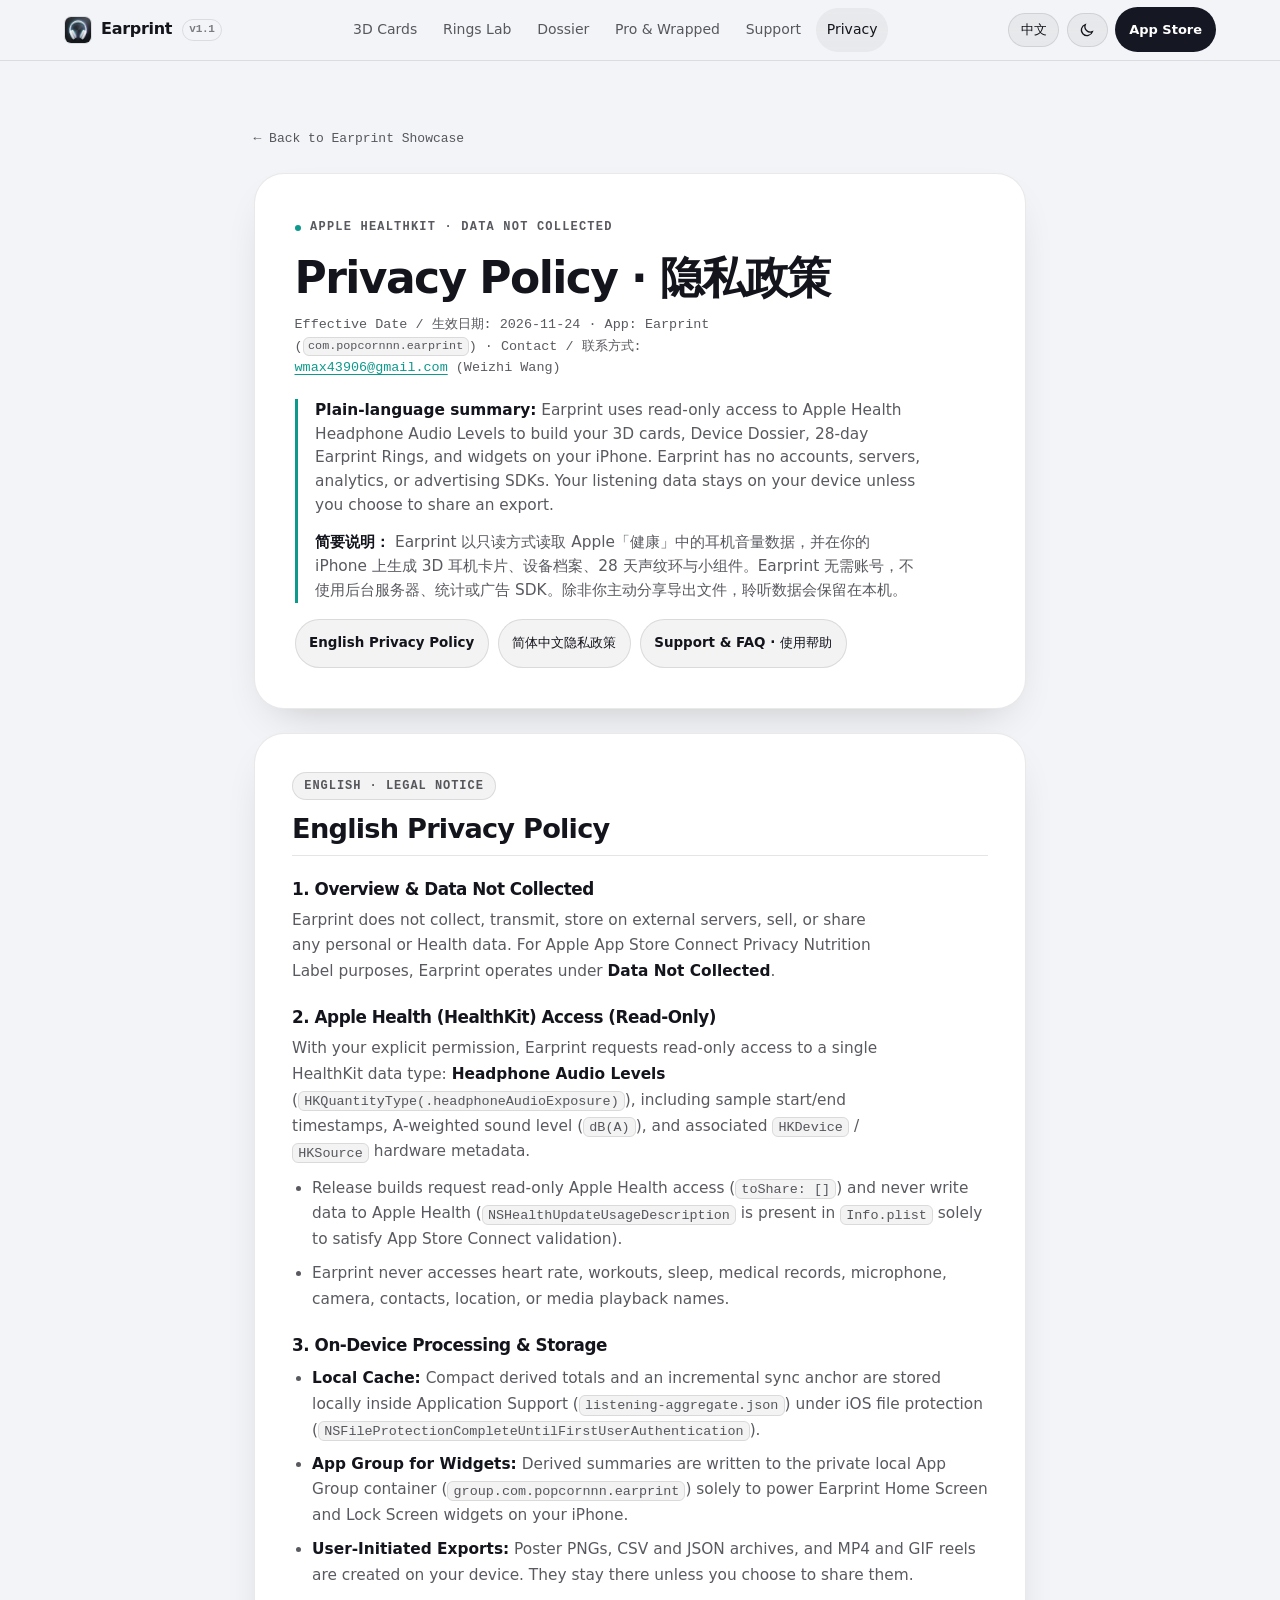
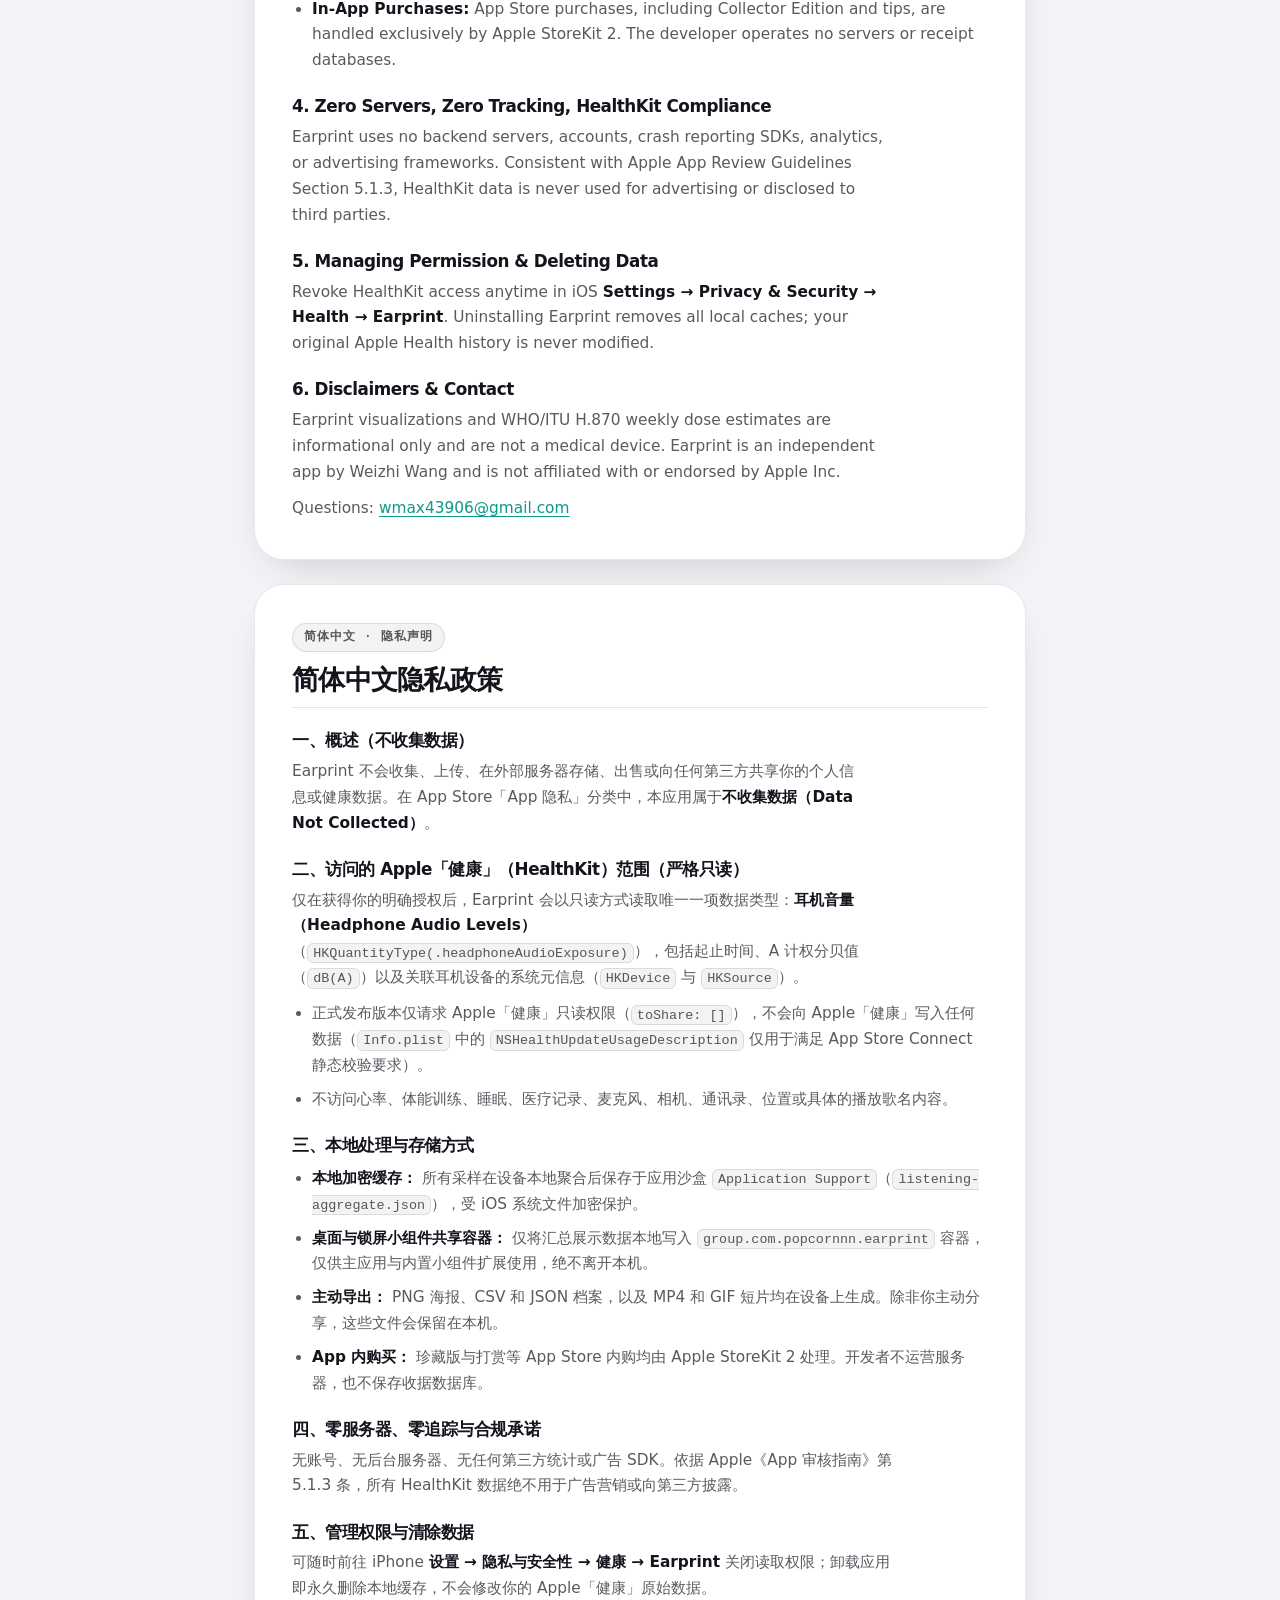
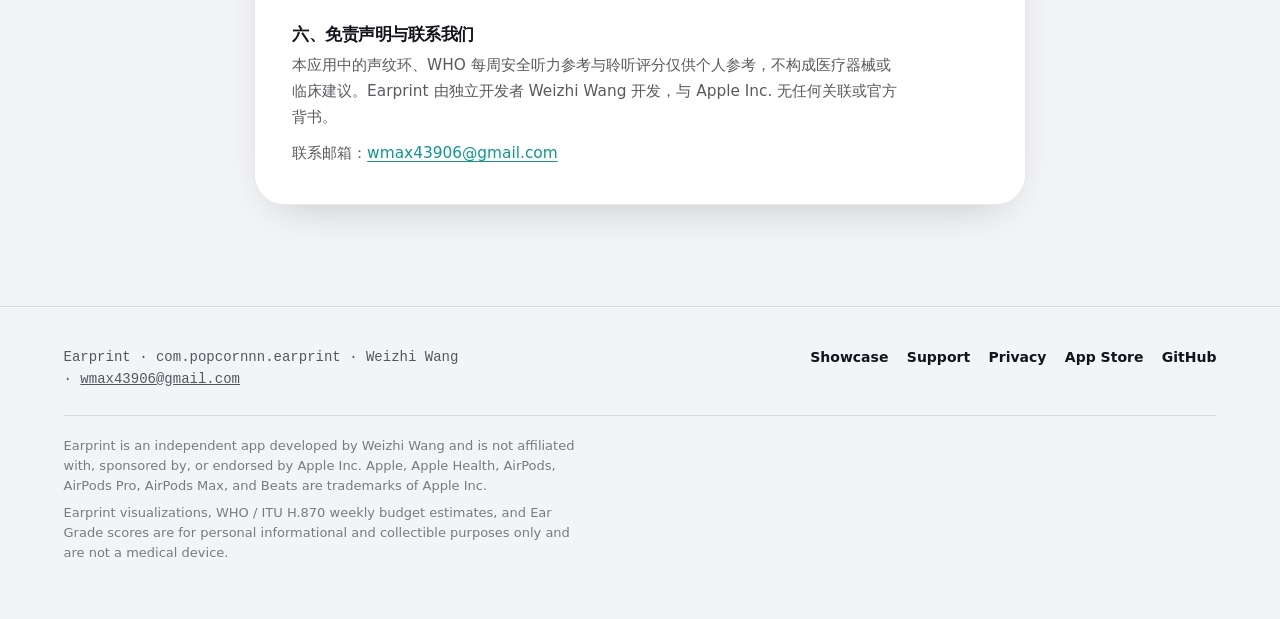
==== commit 45c58bfc: "feat(site): upgrade showcase site for Earprint v1.1" ====
--- a/docs/site/privacy.html
+++ b/docs/site/privacy.html
@@ -22,7 +22,7 @@
     } catch (e) {}
   </script>
   <title>Privacy Policy · 隐私政策 — Earprint</title>
-  <meta name="description" content="Earprint Privacy Policy (EN &amp; 简体中文): 100% on-device read-only Apple HealthKit Headphone Audio Levels, zero servers, Data Not Collected.">
+  <meta name="description" content="Earprint Privacy Policy (EN &amp; 简体中文): Read-only Apple Health access, on-device exports, StoreKit 2 purchases, and zero developer servers.">
   <link rel="canonical" href="https://earprint.popcornnn.xyz/privacy.html">
   <link rel="icon" type="image/png" href="./assets/favicon.png">
   <link rel="apple-touch-icon" href="./assets/apple-touch-icon.png">
@@ -41,13 +41,14 @@
           <img class="brand-icon theme-img-dark" src="./assets/app-icon-dark.webp" alt="" width="256" height="256">
           <img class="brand-icon theme-img-light" src="./assets/app-icon-light.webp" alt="" width="256" height="256">
           <span>Earprint</span>
-          <span class="brand-version">v1.0</span>
+          <span class="brand-version">v1.1</span>
         </a>
 
         <nav class="primary-nav" aria-label="Primary">
           <a href="./index.html#showcase" data-i18n="nav.cards">3D Cards</a>
           <a href="./index.html#rings-lab" data-i18n="nav.rings">Rings Lab</a>
           <a href="./index.html#dossier" data-i18n="nav.dossier">Dossier</a>
+          <a href="./index.html#v11-pro" data-i18n="nav.pro">Pro &amp; Wrapped</a>
           <a href="./support.html" data-i18n="nav.support">Support</a>
           <a href="./privacy.html" aria-current="page" data-i18n="nav.privacy">Privacy</a>
         </nav>
@@ -79,15 +80,15 @@
         <span class="eyebrow"><span class="eyebrow-dot" aria-hidden="true"></span>APPLE HEALTHKIT · DATA NOT COLLECTED</span>
         <h1 id="main-content" tabindex="-1">Privacy Policy · 隐私政策</h1>
         <p class="subpage-meta">
-          Effective Date / 生效日期: 2026-11-21 &middot; App: Earprint (<code>com.popcornnn.earprint</code>) &middot;
+          Effective Date / 生效日期: <time datetime="2026-11-24">2026-11-24</time> &middot; App: Earprint (<code>com.popcornnn.earprint</code>) &middot;
           Contact / 联系方式: <a href="mailto:wmax43906@gmail.com">wmax43906@gmail.com</a> (Weizhi Wang)
         </p>
         <div class="summary-callout">
           <p>
-            <strong>Plain-language summary:</strong> Earprint works <strong>100% on your iPhone</strong>. It reads your Apple Health Headphone Audio Levels in read-only mode to render your 3D headphone cards, Device Dossier, 28-day Earprint Rings, and Home/Lock Screen widgets. Earprint has no accounts, no servers, no analytics or advertising SDKs, and never sends your listening or Health data off your device.
+            <strong>Plain-language summary:</strong> Earprint uses read-only access to Apple Health Headphone Audio Levels to build your 3D cards, Device Dossier, 28-day Earprint Rings, and widgets on your iPhone. Earprint has no accounts, servers, analytics, or advertising SDKs. Your listening data stays on your device unless you choose to share an export.
           </p>
           <p lang="zh-Hans">
-            <strong>一句话说明：</strong> Earprint <strong>100% 在你的 iPhone 本地运行</strong>。App 仅以只读方式读取 Apple“健康”中的耳机音量数据，用于生成 3D 耳机卡片、设备档案、28 天声纹环与小组件。我们不设账号、无后台服务器、不含第三方统计或广告 SDK，不会上传或离开你的设备。
+            <strong>简要说明：</strong> Earprint 以只读方式读取 Apple「健康」中的耳机音量数据，并在你的 iPhone 上生成 3D 耳机卡片、设备档案、28 天声纹环与小组件。Earprint 无需账号，不使用后台服务器、统计或广告 SDK。除非你主动分享导出文件，聆听数据会保留在本机。
           </p>
         </div>
         <div class="jump-pills">
@@ -115,7 +116,8 @@
         <ul>
           <li><strong>Local Cache:</strong> Compact derived totals and an incremental sync anchor are stored locally inside Application Support (<code>listening-aggregate.json</code>) under iOS file protection (<code>NSFileProtectionCompleteUntilFirstUserAuthentication</code>).</li>
           <li><strong>App Group for Widgets:</strong> Derived summaries are written to the private local App Group container (<code>group.com.popcornnn.earprint</code>) solely to power Earprint Home Screen and Lock Screen widgets on your iPhone.</li>
-          <li><strong>User-Initiated Exports:</strong> Shared poster PNGs are rendered on-device and leave your phone only when you choose a destination via the iOS Share Sheet.</li>
+          <li><strong>User-Initiated Exports:</strong> Poster PNGs, CSV and JSON archives, and MP4 and GIF reels are created on your device. They stay there unless you choose to share them.</li>
+          <li><strong>In-App Purchases:</strong> App Store purchases, including Collector Edition and tips, are handled exclusively by Apple StoreKit 2. The developer operates no servers or receipt databases.</li>
         </ul>
 
         <h3>4. Zero Servers, Zero Tracking, HealthKit Compliance</h3>
@@ -147,7 +149,8 @@
         <ul>
           <li><strong>本地加密缓存：</strong> 所有采样在设备本地聚合后保存于应用沙盒 <code>Application Support</code>（<code>listening-aggregate.json</code>），受 iOS 系统文件加密保护。</li>
           <li><strong>桌面与锁屏小组件共享容器：</strong> 仅将汇总展示数据本地写入 <code>group.com.popcornnn.earprint</code> 容器，仅供主应用与内置小组件扩展使用，绝不离开本机。</li>
-          <li><strong>主动导出图片：</strong> 生成的分享海报在本地渲染，仅在你主动通过系统分享面板发送时才分享给你选择的目标。</li>
+          <li><strong>主动导出：</strong> PNG 海报、CSV 和 JSON 档案，以及 MP4 和 GIF 短片均在设备上生成。除非你主动分享，这些文件会保留在本机。</li>
+          <li><strong>App 内购买：</strong> 珍藏版与打赏等 App Store 内购均由 Apple StoreKit 2 处理。开发者不运营服务器，也不保存收据数据库。</li>
         </ul>
 
         <h3>四、零服务器、零追踪与合规承诺</h3>
--- a/docs/site/styles/main.css
+++ b/docs/site/styles/main.css
@@ -272,6 +272,7 @@
   .primary-nav a {
     display: inline-flex;
     align-items: center;
+    flex: none;
     min-block-size: 34px;
     padding: 0.3rem 0.68rem;
     border-radius: var(--radius-pill);
@@ -384,17 +385,19 @@
     opacity: 0;
   }
 
-  @supports ((animation-timeline: scroll()) and (animation-range: 0% 100%)) {
-    @keyframes earprint-scroll-progress {
-      from { transform: scaleX(0); }
-      to { transform: scaleX(1); }
-    }
-
-    .scroll-progress {
-      opacity: 0.9;
-      animation: earprint-scroll-progress linear both;
-      animation-timeline: scroll(root block);
-      animation-range: 0% 100%;
+  @media (prefers-reduced-motion: no-preference) {
+    @supports ((animation-timeline: scroll()) and (animation-range: 0% 100%)) {
+      @keyframes earprint-scroll-progress {
+        from { transform: scaleX(0); }
+        to { transform: scaleX(1); }
+      }
+
+      .scroll-progress {
+        opacity: 0.9;
+        animation: earprint-scroll-progress linear both;
+        animation-timeline: scroll(root block);
+        animation-range: 0% 100%;
+      }
     }
   }
 
@@ -449,7 +452,7 @@
 
   .section--hero {
     border-block-start: 0;
-    padding-block: clamp(2.5rem, 5vw, 5.25rem) clamp(3.5rem, 6vw, 6.5rem);
+    padding-block: clamp(0.9rem, 1.6vw, 1.35rem) clamp(3rem, 5vw, 5rem);
   }
 
   .section-head {
@@ -469,17 +472,21 @@
   /* 01 HERO */
   .hero-grid {
     display: grid;
-    grid-template-columns: minmax(0, 1.04fr) minmax(0, 0.96fr);
-    gap: clamp(2.25rem, 4.5vw, 4.5rem);
+    grid-template-columns: minmax(0, 1.02fr) minmax(0, 0.98fr);
+    gap: clamp(2rem, 4vw, 4rem);
     align-items: start;
+  }
+
+  .hero-grid > * {
+    min-inline-size: 0;
   }
 
   .hero-copy {
     position: sticky;
-    inset-block-start: calc(var(--header-height) + 2rem);
-    display: flex;
-    flex-direction: column;
-    gap: 1.5rem;
+    inset-block-start: calc(var(--header-height) + 1.5rem);
+    display: flex;
+    flex-direction: column;
+    gap: 1.35rem;
   }
 
   .hero-lead {
@@ -522,20 +529,39 @@
 
   /* Hero Interactive Slab Mount Container (layout shell; interactive.css brings 3D shaders) */
   .slab-mount {
-    display: flex;
-    flex-direction: column;
-    gap: 1.25rem;
+    display: grid;
+    grid-template-columns: minmax(0, 1fr);
+    gap: 0.95rem;
+    min-inline-size: 0;
+    max-inline-size: 100%;
+  }
+
+  .slab-stage-wrap {
+    min-inline-size: 0;
+    max-inline-size: 100%;
   }
 
   .slab-controls {
     background-color: var(--bg-card);
     border: 1px solid var(--border-card);
     border-radius: var(--radius-md);
-    padding: 1.15rem 1.25rem;
-    display: flex;
-    flex-direction: column;
-    gap: 1rem;
+    padding: 1.05rem 1.15rem;
+    display: grid;
+    grid-template-columns: minmax(0, 1fr);
+    gap: 0.85rem;
+    min-inline-size: 0;
+    max-inline-size: 100%;
     box-shadow: var(--shadow-card);
+  }
+
+  .hero-lab-row {
+    min-inline-size: 0;
+    max-inline-size: 100%;
+  }
+
+  .hero-lab-row [role="tab"] {
+    padding: 0.42rem 0.65rem;
+    font-size: 0.8125rem;
   }
 
   .slab-hint-note {
@@ -660,17 +686,6 @@
     font-weight: 650;
   }
 
-  /* Ensure 6-tier spotlight & binder cards always inherit contrasting foil ink */
-  #tier-spotlight :where(h3, p, span, .eyebrow, .tier-spotlight-hours, .section-lead),
-  [data-tier-card] :where(strong, span, div, .meta-caption) {
-    color: inherit;
-  }
-
-  #tier-spotlight :where(.eyebrow, .section-lead),
-  [data-tier-card] .meta-caption {
-    opacity: 0.84;
-  }
-
   /* Share Poster Preview layout helpers */
   #share-poster-canvas {
     display: block;
@@ -739,6 +754,17 @@
     color: var(--text-tertiary);
   }
 
+  /* Ensure 6-tier spotlight & binder cards always inherit contrasting foil ink */
+  #tier-spotlight :is(h3, p, span, .eyebrow, .tier-spotlight-hours, .section-lead),
+  [data-tier-card] :is(strong, span, div, .meta-caption) {
+    color: inherit;
+  }
+
+  #tier-spotlight :is(.eyebrow, .section-lead),
+  [data-tier-card] .meta-caption {
+    opacity: 0.86;
+  }
+
   .binder-title {
     margin-block-end: 1.25rem;
   }
@@ -768,6 +794,8 @@
     align-items: center;
     gap: 0.25rem;
     overflow-x: auto;
+    max-inline-size: 100%;
+    min-inline-size: 0;
     scrollbar-width: none;
     border-block-end: 1px solid var(--border-hairline);
     padding-block-end: 0.2rem;
@@ -824,7 +852,27 @@
     padding-block-start: 1.5rem;
   }
 
-  /* Range inputs */
+  /* Form controls follow the root light/dark color scheme, including theme overrides. */
+  :root {
+    --form-accent: #246E7D;
+  }
+
+  @media (prefers-color-scheme: dark) {
+    :root:not([data-resolved-theme]) {
+      --form-accent: #6CF5E8;
+    }
+  }
+
+  :root[data-resolved-theme="dark"] {
+    --form-accent: #6CF5E8;
+  }
+
+  input[type="range"],
+  .hero-engraving-fields input {
+    color-scheme: inherit;
+    accent-color: var(--form-accent);
+  }
+
   .range-field {
     display: flex;
     flex-direction: column;
@@ -849,8 +897,46 @@
 
   input[type="range"] {
     inline-size: 100%;
+    min-block-size: 24px;
     cursor: pointer;
-    accent-color: var(--tier-accent, var(--leq-quiet));
+  }
+
+  @supports not (accent-color: auto) {
+    input[type="range"] {
+      -webkit-appearance: none;
+      appearance: none;
+      background: transparent;
+    }
+
+    input[type="range"]::-webkit-slider-runnable-track {
+      block-size: 6px;
+      border-radius: var(--radius-pill);
+      background: var(--text-secondary);
+    }
+
+    input[type="range"]::-moz-range-track {
+      block-size: 6px;
+      border-radius: var(--radius-pill);
+      background: var(--text-secondary);
+    }
+
+    input[type="range"]::-webkit-slider-thumb {
+      -webkit-appearance: none;
+      inline-size: 18px;
+      block-size: 18px;
+      margin-block-start: -6px;
+      border: 1px solid var(--bg-card);
+      border-radius: 50%;
+      background: var(--form-accent);
+    }
+
+    input[type="range"]::-moz-range-thumb {
+      inline-size: 16px;
+      block-size: 16px;
+      border: 1px solid var(--bg-card);
+      border-radius: 50%;
+      background: var(--form-accent);
+    }
   }
 
   /* Tier quick pills */
@@ -986,6 +1072,11 @@
     box-shadow: var(--shadow-card);
   }
 
+  .tier-spotlight[data-tier],
+  .binder-card[data-tier] {
+    background-color: transparent;
+  }
+
   .tier-spotlight-hours {
     font-family: var(--font-mono);
     font-variant-numeric: tabular-nums;
@@ -1059,6 +1150,10 @@
     box-shadow: var(--shadow-card);
   }
 
+  .persona-label {
+    margin-block-end: 0.45rem;
+  }
+
   .persona-row {
     display: flex;
     flex-wrap: wrap;
@@ -1320,15 +1415,30 @@
 
   /* 05 WIDGETS & ICON STUDIO */
   .widgets-showcase {
-    display: grid;
-    grid-template-columns: minmax(0, 1.1fr) minmax(0, 0.9fr);
-    gap: 1.5rem;
+    display: flex;
+    flex-direction: column;
+    gap: 1.25rem;
     margin-block-end: 3rem;
   }
 
-  .widget-cluster {
-    display: grid;
-    grid-template-columns: repeat(2, minmax(0, 1fr));
+  .widgets-top-grid {
+    display: grid;
+    grid-template-columns: minmax(0, 0.9fr) minmax(0, 0.9fr) minmax(0, 1.35fr);
+    gap: 1.15rem;
+    align-items: stretch;
+  }
+
+  .widgets-bottom-grid {
+    display: grid;
+    grid-template-columns: minmax(0, 0.92fr) minmax(0, 1.08fr);
+    gap: 1.15rem;
+    align-items: stretch;
+  }
+
+  .widget-stack-col {
+    display: flex;
+    flex-direction: column;
+    justify-content: space-between;
     gap: 1rem;
   }
 
@@ -1339,12 +1449,9 @@
     padding: 1rem;
     display: flex;
     flex-direction: column;
-    gap: 0.6rem;
+    justify-content: space-between;
+    gap: 0.65rem;
     box-shadow: var(--shadow-card);
-  }
-
-  .widget-tile--wide {
-    grid-column: 1 / -1;
   }
 
   .widget-tile img {
@@ -1457,11 +1564,54 @@
     flex-shrink: 0;
   }
 
-  /* 06 PRIVACY VAULT, FAQ ACCORDION & CREDITS */
+  /* 06 WRAPPED & COLLECTOR EDITION */
+  .pro-grid {
+    display: grid;
+    grid-template-columns: repeat(3, minmax(0, 1fr));
+    gap: 1.15rem;
+  }
+
+  .pro-offer {
+    padding-inline-start: 1rem;
+    border-inline-start: 2px solid var(--form-accent);
+  }
+
+  .pro-offer strong {
+    font-size: 1.125rem;
+  }
+
+  .pro-offer .section-lead {
+    margin-block-start: 0.25rem;
+  }
+
+  .pro-tips {
+    display: flex;
+    flex-wrap: wrap;
+    align-items: baseline;
+    gap: 0.6rem 1.25rem;
+    margin-block-start: 1.5rem;
+    padding-block-start: 1.25rem;
+    border-block-start: 1px solid var(--border-hairline);
+  }
+
+  .pro-tips h3 {
+    font-size: 1rem;
+  }
+
+  .pro-tips ul {
+    display: flex;
+    flex-wrap: wrap;
+    gap: 0.45rem 1.6rem;
+    padding-inline-start: 1rem;
+    color: var(--text-secondary);
+    font-size: 0.875rem;
+  }
+
+  /* 07 PRIVACY VAULT, FAQ ACCORDION & CREDITS */
   .audit-grid {
     display: grid;
-    grid-template-columns: repeat(4, minmax(0, 1fr));
-    gap: 1rem;
+    grid-template-columns: repeat(2, minmax(0, 1fr));
+    gap: 1.15rem;
     margin-block-end: 3rem;
   }
 
@@ -1602,6 +1752,11 @@
     text-underline-offset: 3px;
   }
 
+  .credits-table th:last-child,
+  .credits-table td:last-child {
+    white-space: nowrap;
+  }
+
   /* Finale CTA */
   .finale-banner {
     background-color: var(--bg-card);
@@ -1670,8 +1825,8 @@
   @media (prefers-reduced-motion: no-preference) {
     @supports ((animation-timeline: view()) and (animation-range: 0% 100%)) {
       @keyframes earprint-reveal {
-        from { opacity: 0.15; transform: translateY(20px); }
-        to { opacity: 1; transform: translateY(0); }
+        from { transform: translateY(12px); }
+        to { transform: translateY(0); }
       }
 
       .reveal {
@@ -1682,13 +1837,11 @@
     }
 
     html.has-scroll-fallback .reveal {
-      opacity: 0;
-      transform: translateY(20px);
-      transition: opacity 0.55s ease, transform 0.55s ease;
+      transform: translateY(12px);
+      transition: transform 0.55s ease;
     }
 
     html.has-scroll-fallback .reveal.is-visible {
-      opacity: 1;
       transform: translateY(0);
     }
   }
@@ -1744,12 +1897,16 @@
 
   /* Responsive Breakpoints */
   @media (max-width: 1024px) {
+    .pro-grid {
+      grid-template-columns: repeat(2, minmax(0, 1fr));
+    }
+
     .hero-grid,
     .section-head,
     .binder-mount,
     .rings-lab,
     .dossier-lab,
-    .widgets-showcase,
+    .widgets-top-grid,
     .faq-credit-grid,
     .finale-banner {
       grid-template-columns: minmax(0, 1fr);
@@ -1762,10 +1919,6 @@
     .gallery-strip {
       grid-template-columns: repeat(2, minmax(0, 1fr));
     }
-
-    .audit-grid {
-      grid-template-columns: repeat(2, minmax(0, 1fr));
-    }
   }
 
   @media (max-width: 720px) {
@@ -1791,8 +1944,9 @@
     }
 
     .audit-grid,
+    .pro-grid,
     .gallery-strip,
-    .widget-cluster {
+    .widgets-bottom-grid {
       grid-template-columns: minmax(0, 1fr);
     }
 
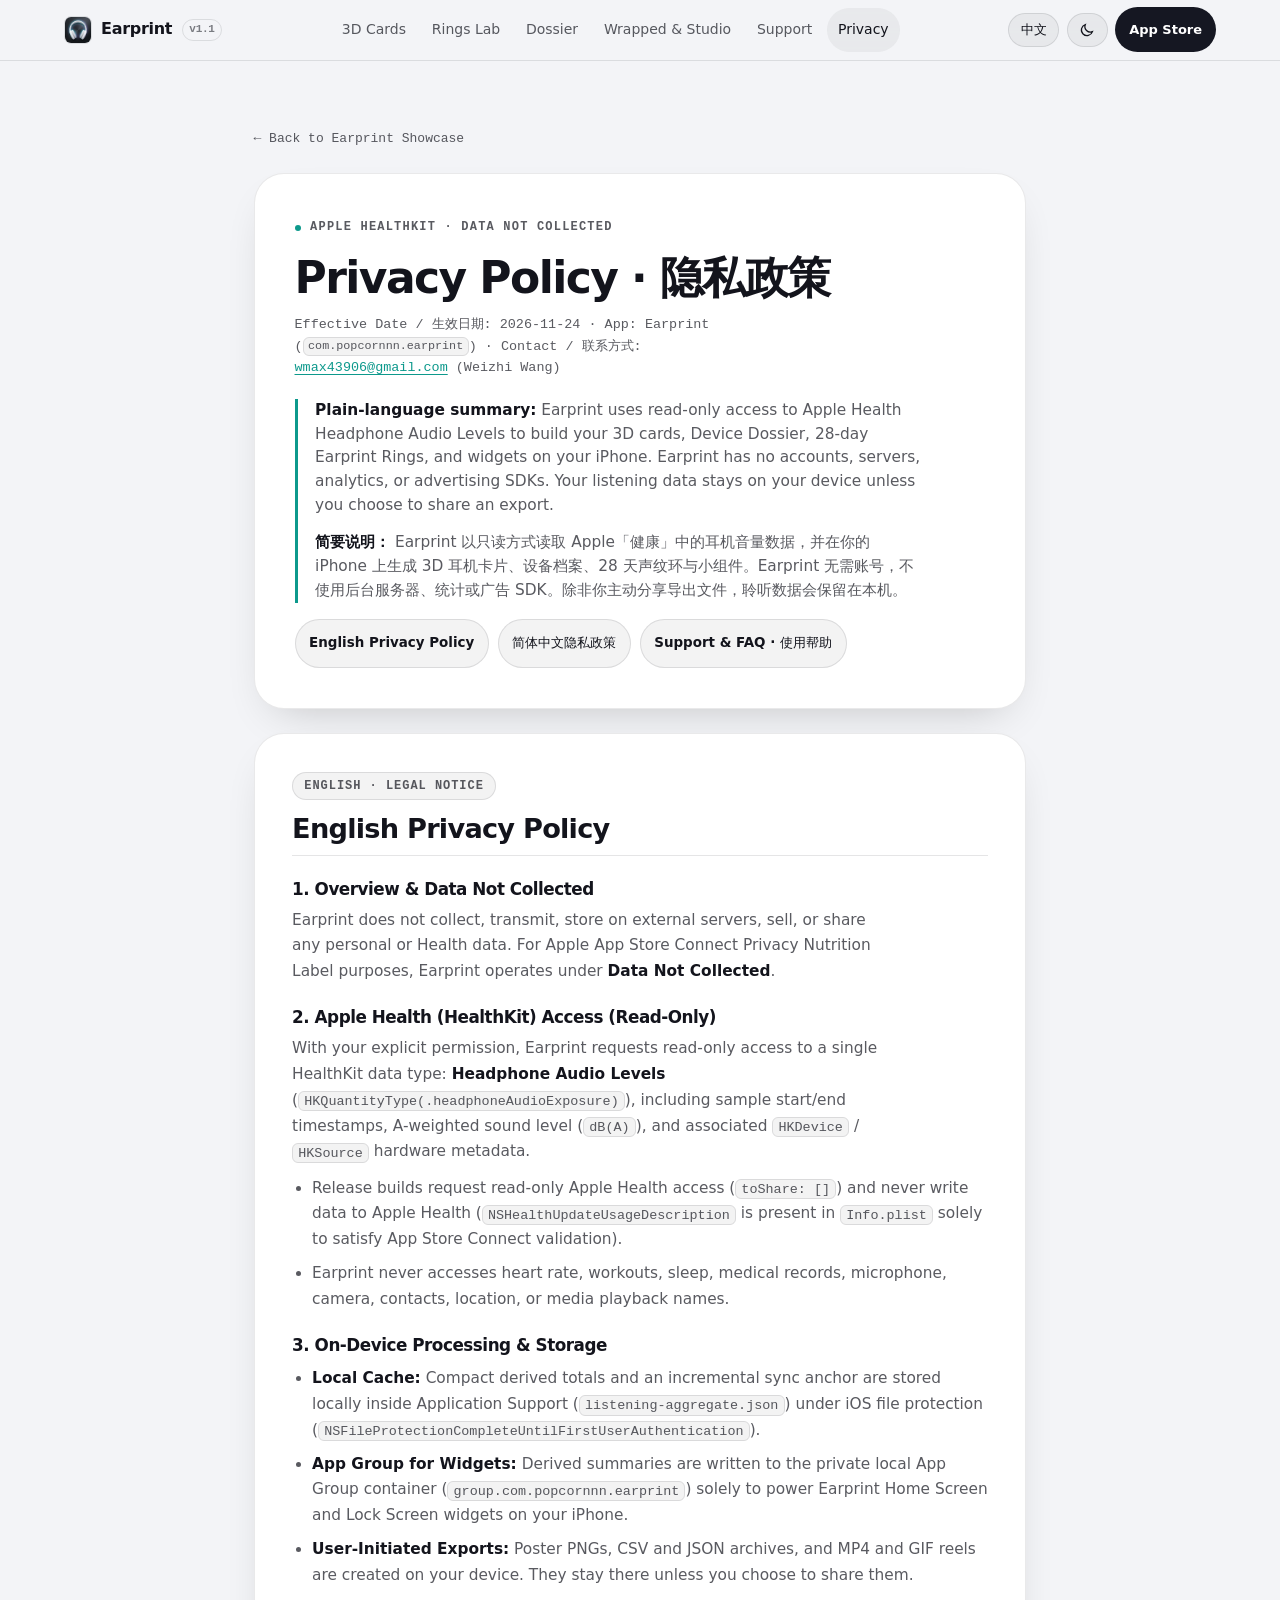
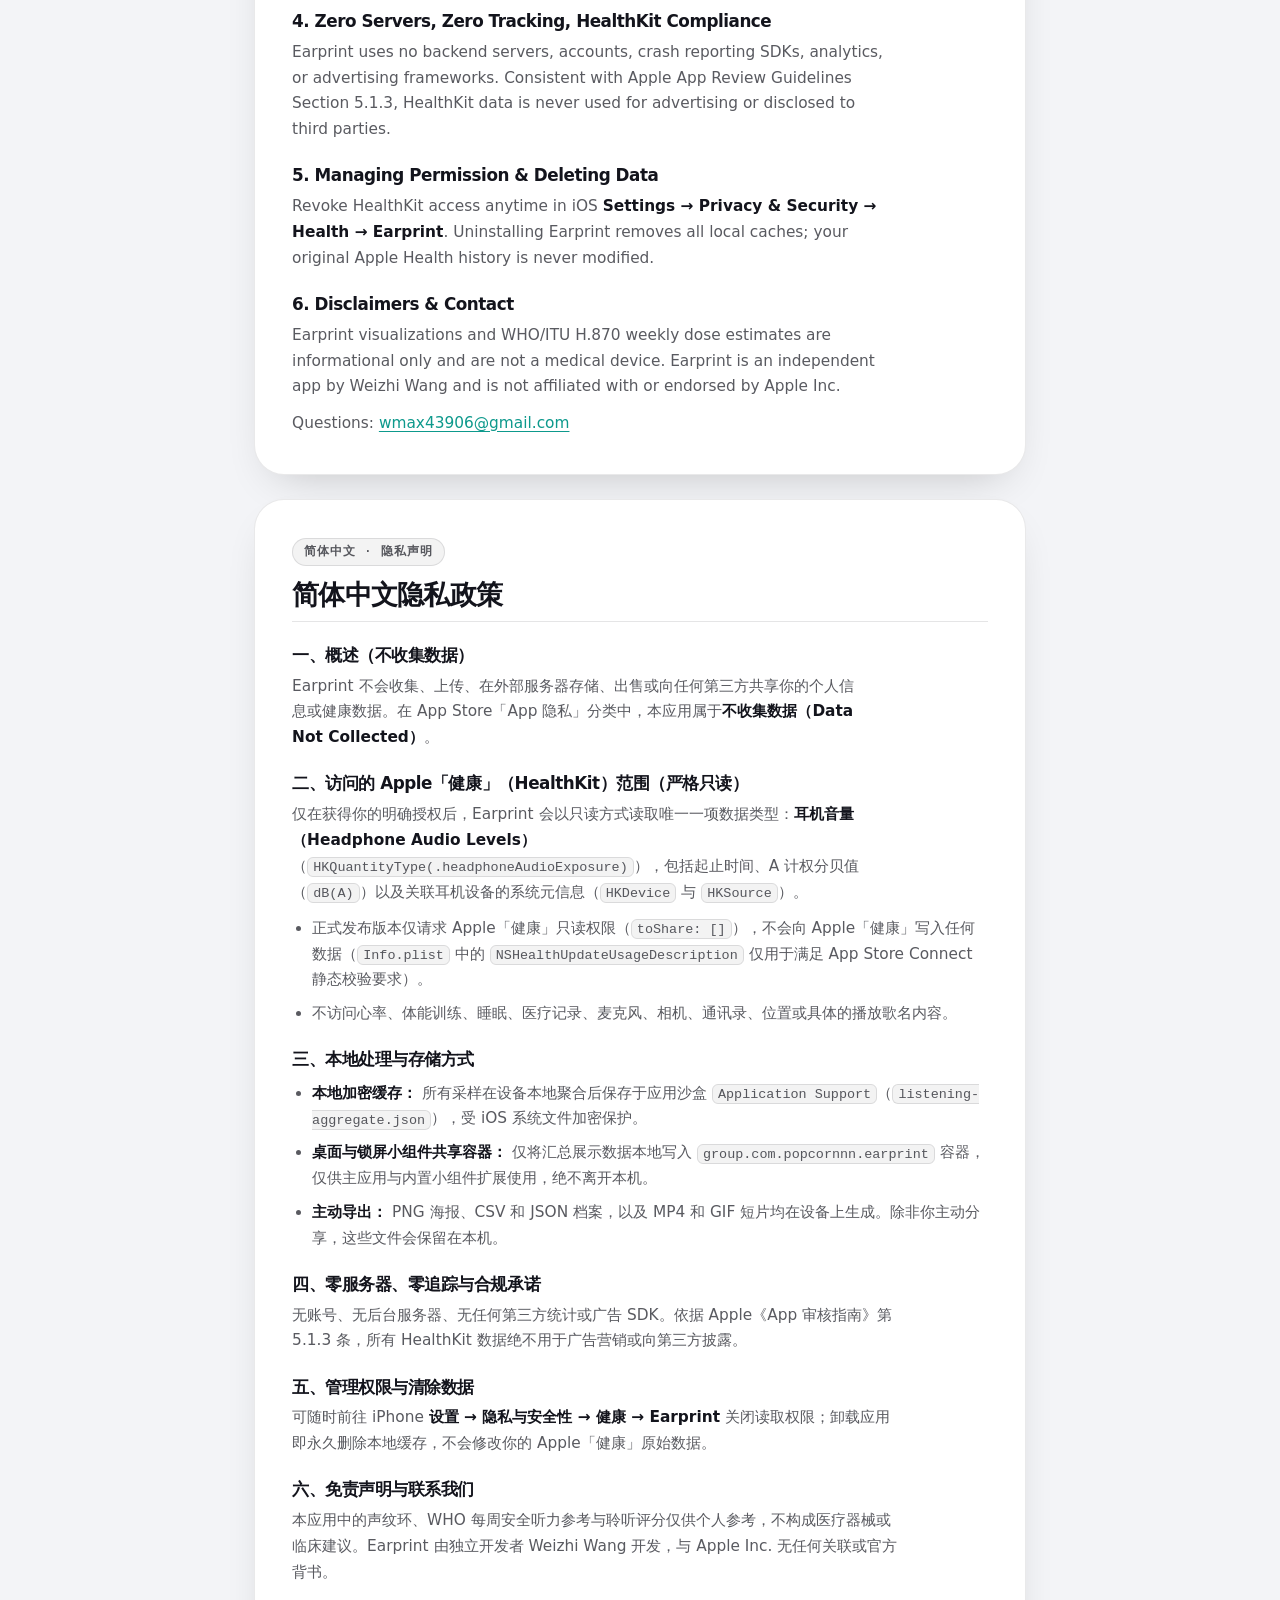
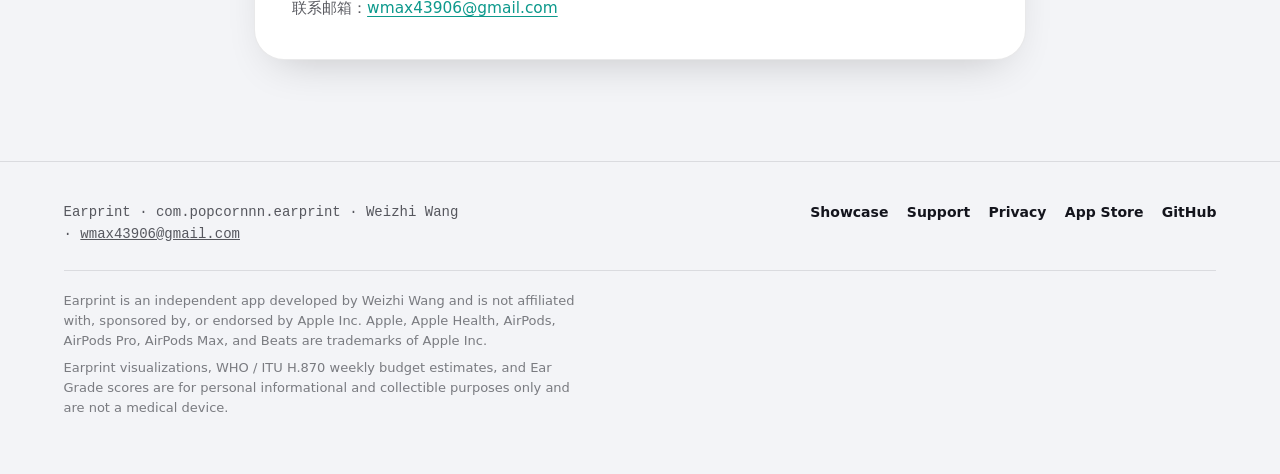
==== commit 6ae6d807: "chore: ship Earprint v1.1 100% free with zero paywall or IAP gating" ====
--- a/docs/site/privacy.html
+++ b/docs/site/privacy.html
@@ -22,7 +22,7 @@
     } catch (e) {}
   </script>
   <title>Privacy Policy · 隐私政策 — Earprint</title>
-  <meta name="description" content="Earprint Privacy Policy (EN &amp; 简体中文): Read-only Apple Health access, on-device exports, StoreKit 2 purchases, and zero developer servers.">
+  <meta name="description" content="Earprint Privacy Policy (EN &amp; 简体中文): Read-only Apple Health access, on-device exports, and zero developer servers.">
   <link rel="canonical" href="https://earprint.popcornnn.xyz/privacy.html">
   <link rel="icon" type="image/png" href="./assets/favicon.png">
   <link rel="apple-touch-icon" href="./assets/apple-touch-icon.png">
@@ -48,7 +48,7 @@
           <a href="./index.html#showcase" data-i18n="nav.cards">3D Cards</a>
           <a href="./index.html#rings-lab" data-i18n="nav.rings">Rings Lab</a>
           <a href="./index.html#dossier" data-i18n="nav.dossier">Dossier</a>
-          <a href="./index.html#v11-pro" data-i18n="nav.pro">Pro &amp; Wrapped</a>
+          <a href="./index.html#v11-pro" data-i18n="nav.pro">Wrapped &amp; Studio</a>
           <a href="./support.html" data-i18n="nav.support">Support</a>
           <a href="./privacy.html" aria-current="page" data-i18n="nav.privacy">Privacy</a>
         </nav>
@@ -117,7 +117,6 @@
           <li><strong>Local Cache:</strong> Compact derived totals and an incremental sync anchor are stored locally inside Application Support (<code>listening-aggregate.json</code>) under iOS file protection (<code>NSFileProtectionCompleteUntilFirstUserAuthentication</code>).</li>
           <li><strong>App Group for Widgets:</strong> Derived summaries are written to the private local App Group container (<code>group.com.popcornnn.earprint</code>) solely to power Earprint Home Screen and Lock Screen widgets on your iPhone.</li>
           <li><strong>User-Initiated Exports:</strong> Poster PNGs, CSV and JSON archives, and MP4 and GIF reels are created on your device. They stay there unless you choose to share them.</li>
-          <li><strong>In-App Purchases:</strong> App Store purchases, including Collector Edition and tips, are handled exclusively by Apple StoreKit 2. The developer operates no servers or receipt databases.</li>
         </ul>
 
         <h3>4. Zero Servers, Zero Tracking, HealthKit Compliance</h3>
@@ -150,7 +149,6 @@
           <li><strong>本地加密缓存：</strong> 所有采样在设备本地聚合后保存于应用沙盒 <code>Application Support</code>（<code>listening-aggregate.json</code>），受 iOS 系统文件加密保护。</li>
           <li><strong>桌面与锁屏小组件共享容器：</strong> 仅将汇总展示数据本地写入 <code>group.com.popcornnn.earprint</code> 容器，仅供主应用与内置小组件扩展使用，绝不离开本机。</li>
           <li><strong>主动导出：</strong> PNG 海报、CSV 和 JSON 档案，以及 MP4 和 GIF 短片均在设备上生成。除非你主动分享，这些文件会保留在本机。</li>
-          <li><strong>App 内购买：</strong> 珍藏版与打赏等 App Store 内购均由 Apple StoreKit 2 处理。开发者不运营服务器，也不保存收据数据库。</li>
         </ul>
 
         <h3>四、零服务器、零追踪与合规承诺</h3>
